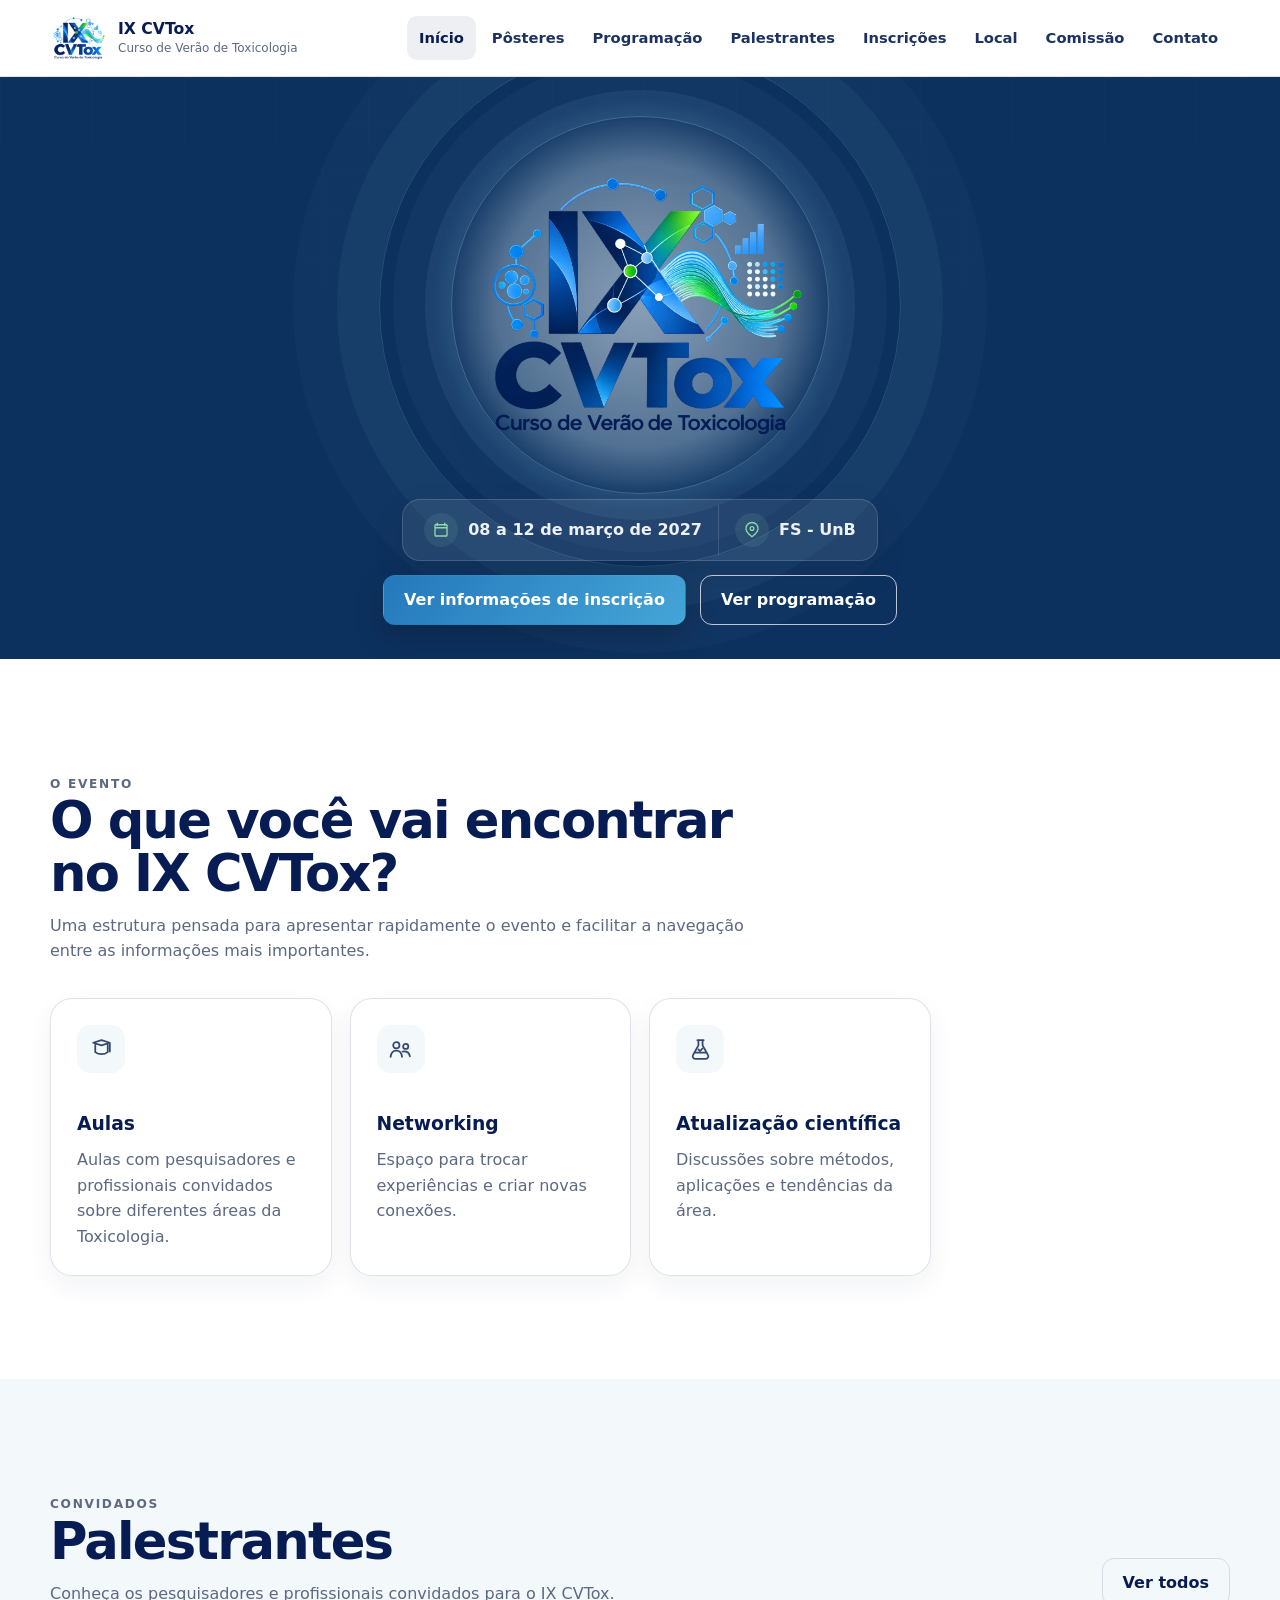
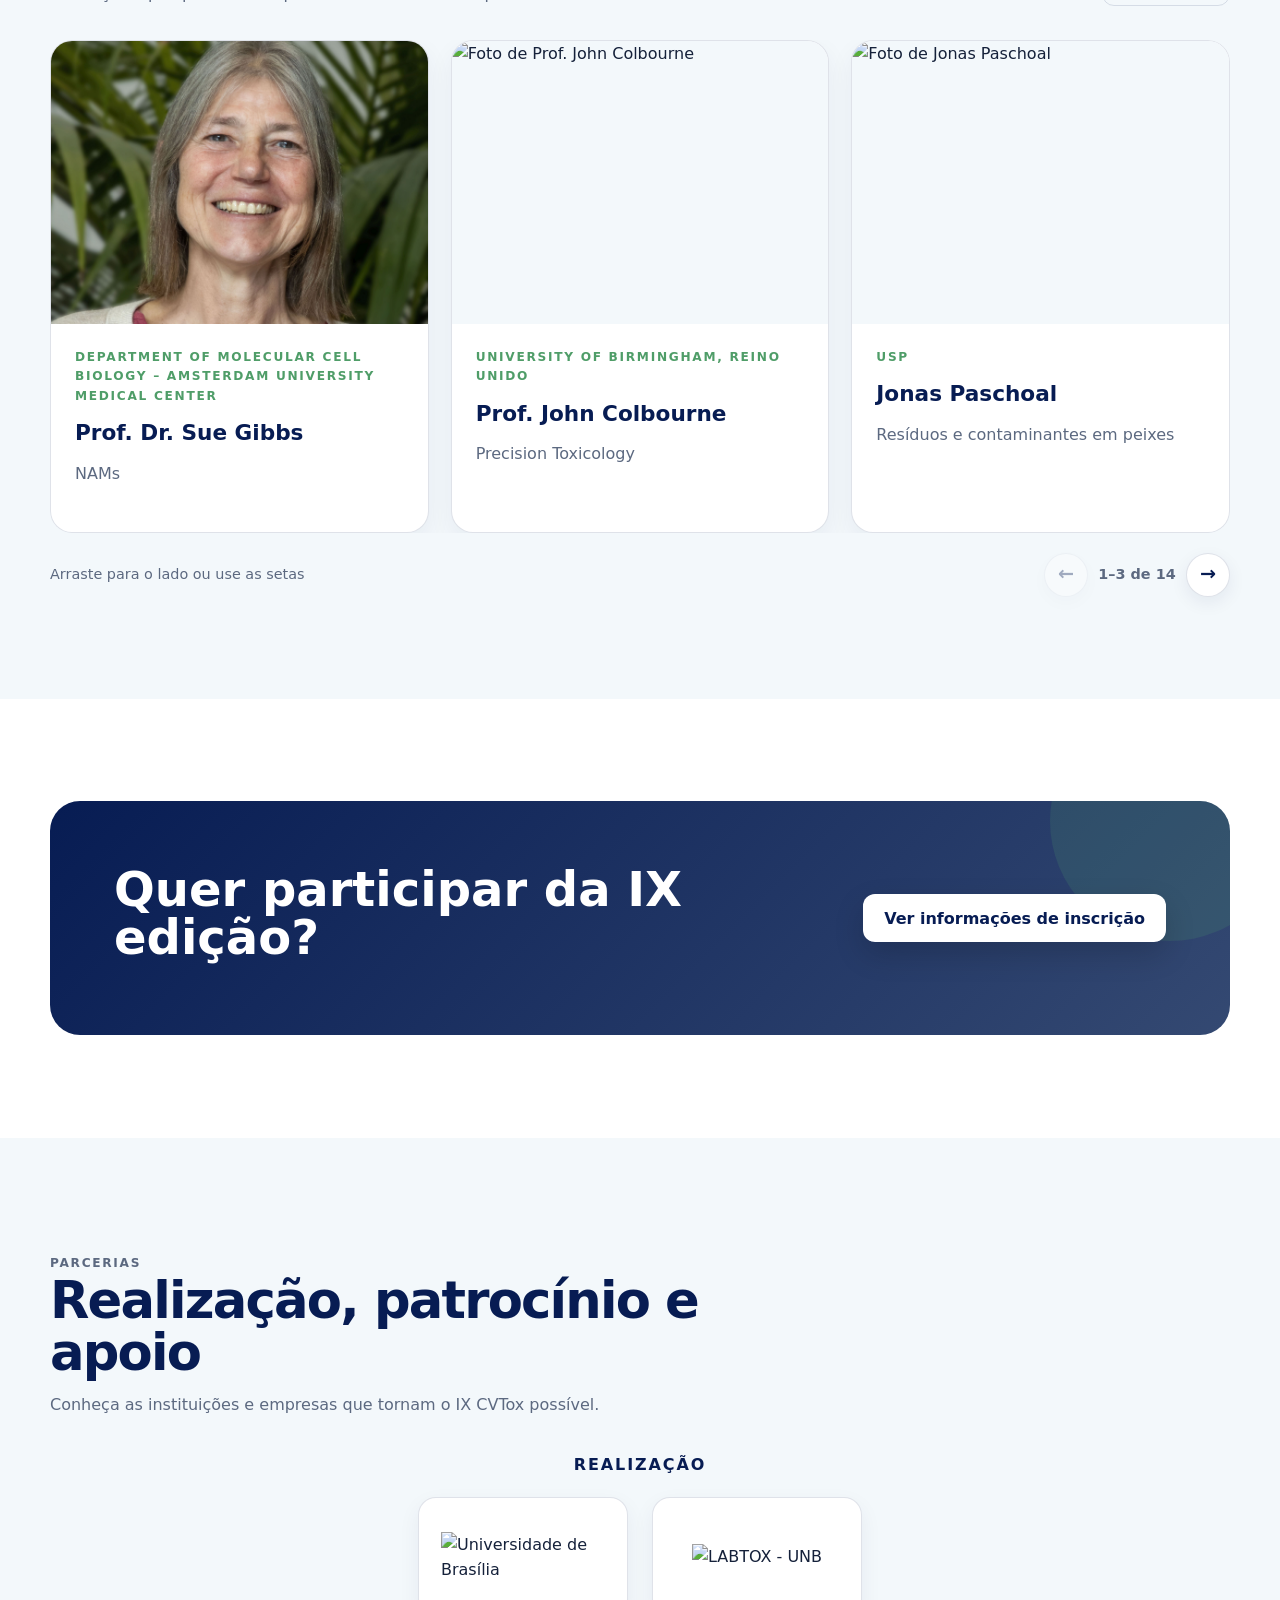
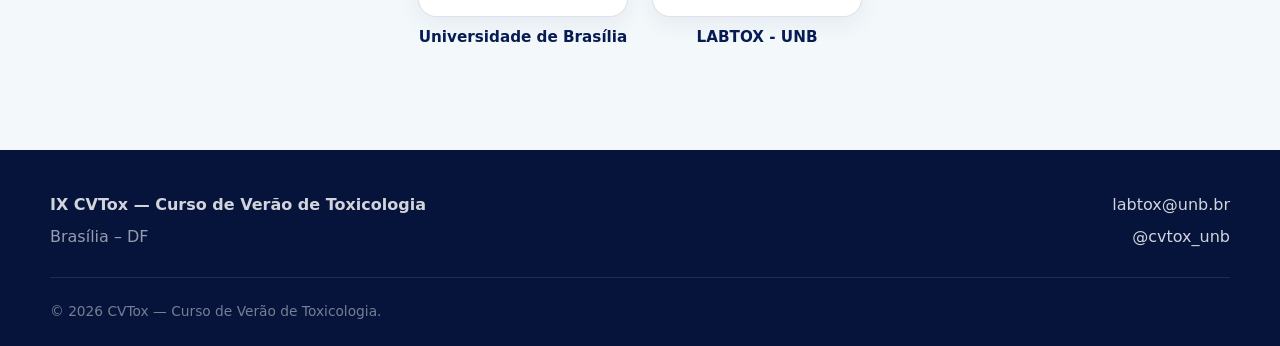
==== index.html @ ab93b060 "Aprimora topo da página inicial" ====
<!doctype html>
<html lang="pt-BR">
<head>
  <meta charset="utf-8" />
  <meta name="viewport" content="width=device-width, initial-scale=1" />
  <meta name="description" content="Site oficial do Curso de Verão de Toxicologia — CVTox." />
  <title>CVTox — Curso de Verão de Toxicologia</title>
  <link rel="icon" href="assets/img/cvtox-logo.png" />
  <link rel="stylesheet" href="assets/css/style.css" />
  <script src="data/site.js" defer></script>
  <script src="assets/js/main.js" defer></script>
</head>
<body data-page="home" data-base="">
  <div data-site-header></div>

  <main>
    <section class="hero">
      <div class="container hero-inner">
        <div class="hero-copy">
          <div class="hero-meta">
            <span class="pill"><svg viewBox="0 0 24 24" aria-hidden="true"><path d="M7 3v3M17 3v3M4 9h16M5 5h14a1 1 0 0 1 1 1v14H4V6a1 1 0 0 1 1-1Z" /></svg><span data-event-date></span></span>
            <span class="pill"><svg viewBox="0 0 24 24" aria-hidden="true"><path d="M20 10c0 5-8 11-8 11S4 15 4 10a8 8 0 1 1 16 0Z" /><circle cx="12" cy="10" r="2.5" /></svg><span data-event-location></span></span>
          </div>
          <div class="actions">
            <a class="btn btn-primary" href="inscricoes.html"> Ver informações de inscrição </a>
            <a class="btn btn-ghost" href="programacao.html">Ver programação</a>
          </div>
        </div>
        <div class="hero-mark" aria-hidden="true">
          <div class="logo-orbit"><img data-hero-logo alt="" /></div>
        </div>
      </div>
    </section>

    <section class="section">
      <div class="container">
        <div class="section-head">
          <div>
            <p class="eyebrow">O evento</p>
            <h2>O que você vai encontrar no IX CVTox?</h2>
            <p>Uma estrutura pensada para apresentar rapidamente o evento e facilitar a navegação entre as informações mais importantes.</p>
          </div>
        </div>
        <div class="features-grid" data-highlights></div>
      </div>
    </section>

    <section class="section section-soft">
      <div class="container">
        <div class="section-head">
          <div>
            <p class="eyebrow">Convidados</p>
            <h2>Palestrantes</h2>
            <p>Conheça os pesquisadores e profissionais convidados para o IX CVTox.</p>
          </div>
          <a class="btn" style="border-color: var(--border); color: var(--navy-950)" href="palestrantes.html">Ver todos</a>
        </div>
        <div class="speaker-carousel" data-speaker-carousel>
          <div class="speaker-carousel-viewport" data-carousel-viewport tabindex="0" aria-label="Carrossel de convidados">
            <div class="speaker-carousel-track" data-speakers></div>
          </div>
          <div class="carousel-nav">
            <span class="carousel-hint">Arraste para o lado ou use as setas</span>
            <div class="carousel-controls" aria-label="Controles do carrossel">
              <button class="carousel-btn" type="button" data-carousel-prev aria-label="Convidado anterior">←</button>
              <span class="carousel-status" data-carousel-status aria-live="polite"></span>
              <button class="carousel-btn" type="button" data-carousel-next aria-label="Próximo convidado">→</button>
            </div>
          </div>
        </div>
      </div>
    </section>

    <section class="section">
      <div class="container">
        <div class="cta-band">
          <div>
            <h2>Quer participar da IX edição?</h2>
          </div>
          <a class="btn btn-primary" href="inscricoes.html"> Ver informações de inscrição </a>
        </div>
      </div>
    </section>
  <!-- Patrocinadores e apoiadores -->
  <section class="section section-soft sponsors-section">
    <div class="container">

      <div class="section-head">
        <div>
          <p class="eyebrow">Parcerias</p>
          <h2>Realização, patrocínio e apoio</h2>
          <p>
            Conheça as instituições e empresas que tornam
            o IX CVTox possível.
          </p>
        </div>
      </div>

      <div class="sponsors-list" data-sponsors></div>

    </div>
  </section>



  </main>

  <div data-site-footer></div>
</body>
</html>
---- assets/css/style.css ----
:root {
  --navy-950: #071c53;
  --navy-800: #1c3362;
  --navy-650: #344972;
  --slate-500: #526683;
  --mist: #f3f8fb;
  --white: #ffffff;
  --green: #4f9d68;
  --green-dark: #35764d;
  --text: #15213a;
  --muted: #5c6980;
  --border: rgba(28, 51, 98, .14);
  --shadow: 0 16px 40px rgba(7, 28, 83, .12);
  --radius: 22px;
  --container: 1180px;
}

* { box-sizing: border-box; }
html { scroll-behavior: smooth; }
body {
  margin: 0;
  min-width: 320px;
  font-family: Inter, ui-sans-serif, system-ui, -apple-system, BlinkMacSystemFont, "Segoe UI", sans-serif;
  color: var(--text);
  background: var(--white);
  line-height: 1.6;
}
img { max-width: 100%; display: block; }
a { color: inherit; }
button, input, textarea { font: inherit; }

.container { width: min(calc(100% - 32px), var(--container)); margin-inline: auto; }
.section { padding: clamp(64px, 8vw, 108px) 0; }
.section-soft { background: var(--mist); }
.section-dark { color: var(--white); background: linear-gradient(135deg, var(--navy-950), var(--navy-800)); }

.site-header {
  position: sticky;
  top: 0;
  z-index: 50;
  background: rgba(255, 255, 255, .94);
  backdrop-filter: blur(14px);
  border-bottom: 1px solid var(--border);
}
.nav-wrap { min-height: 76px; display: flex; align-items: center; justify-content: space-between; gap: 24px; }
.brand { display: flex; align-items: center; gap: 12px; text-decoration: none; min-width: 0; }
.brand img { width: 56px; height: 56px; object-fit: contain; }
.brand span { display: grid; line-height: 1.15; }
.brand strong { color: var(--navy-950); font-size: .98rem; }
.brand small { color: var(--muted); font-size: .75rem; margin-top: 4px; }
.main-nav { display: flex; align-items: center; gap: 4px; }
.main-nav a { text-decoration: none; font-size: .92rem; font-weight: 700; color: var(--navy-800); padding: 10px 12px; border-radius: 10px; }
.main-nav a:hover, .main-nav a.active { color: var(--navy-950); background: rgba(7, 28, 83, .07); }
.nav-toggle { display: none; width: 44px; height: 44px; border: 0; border-radius: 12px; background: var(--mist); padding: 10px; cursor: pointer; }
.nav-toggle span { display: block; height: 2px; background: var(--navy-950); margin: 5px 0; border-radius: 99px; }

.hero {
  --hero-image-size: 420px;
  --hero-panel-width: 860px;
  --hero-text-size: 22px;
  --hero-overlap: -38px;
  --hero-panel-padding: 8px;
  --hero-elements-gap: 14px;
  --hero-buttons-gap: 14px;
  --hero-radius: 30px;
  --hero-blur: 16px;
  --hero-shadow-opacity: .14;
  --hero-image-y: 0px;
  overflow: hidden;
  position: relative;
  color: var(--white);
  background: #0d315e;
}
.hero::before {
  content: "";
  position: absolute;
  width: min(calc(var(--hero-image-size) + 100px), 96vw);
  aspect-ratio: 1;
  left: 50%;
  top: -32px;
  transform: translateX(-50%);
  border: 1px solid rgba(191, 226, 248, .16);
  border-radius: 50%;
  box-shadow: 0 0 0 42px rgba(160, 215, 244, .045), 0 0 0 86px rgba(160, 215, 244, .025);
  animation: heroHaloPulse 7s ease-in-out infinite;
}
.hero::after {
  content: "";
  position: absolute;
  inset: 0;
  pointer-events: none;
  background-image: linear-gradient(rgba(255,255,255,.025) 1px, transparent 1px), linear-gradient(90deg, rgba(255,255,255,.025) 1px, transparent 1px);
  background-size: 46px 46px;
  mask-image: linear-gradient(to bottom, rgba(0,0,0,.5), transparent 72%);
}
.hero-inner {
  position: relative;
  z-index: 1;
  display: flex;
  flex-direction: column;
  align-items: center;
  justify-content: center;
  gap: 0;
  text-align: center;
  min-height: auto;
  padding: 18px 0 34px;
}
.hero-copy { position: relative; z-index: 2; width: 100%; max-width: min(var(--hero-panel-width), 100%); margin: var(--hero-overlap) auto 0; padding: var(--hero-panel-padding) 0 0; }
.eyebrow { margin: 0 0 10px; color: var(--green); text-transform: uppercase; letter-spacing: .14em; font-weight: 800; font-size: .76rem; }
.hero .eyebrow { color: #8ee5aa; }
.hero h1 { margin: 0; font-size: clamp(3rem, 7vw, 6.4rem); line-height: .93; letter-spacing: -.055em; }
.hero h1 strong { display: block; font: inherit; }
.hero h1 span { display: block; font-size: .33em; line-height: 1.15; letter-spacing: -.02em; margin-top: 18px; font-weight: 700; color: rgba(255,255,255,.86); }
.hero p { color: rgba(255,255,255,.84); font-size: var(--hero-text-size); line-height: 1.7; }
.hero .hero-copy > p { max-width: 760px; margin: 0 auto; }
.hero-meta { display: flex; width: fit-content; max-width: 100%; margin: var(--hero-elements-gap) auto; padding: 5px; border: 1px solid rgba(255,255,255,.15); border-radius: 18px; background: rgba(255,255,255,.075); box-shadow: 0 12px 32px rgba(0,0,0,.1); }
.pill {
  display: inline-flex;
  align-items: center;
  gap: 10px;
  padding: 14px 20px;
  border: 1px solid rgba(255,255,255,.18);
  background: rgba(255,255,255,.08);
  border-radius: 999px;
  font-size: 1.25rem;
  line-height: 1.5;
}
.hero .pill { padding: 8px 16px; color: rgba(255,255,255,.92); border: 0; border-radius: 12px; background: transparent; box-shadow: none; font-size: 1rem; font-weight: 600; }
.hero .pill + .pill { border-left: 1px solid rgba(255,255,255,.14); border-radius: 0 13px 13px 0; }
.hero .pill svg { box-sizing: border-box; width: 34px; height: 34px; padding: 8px; flex: 0 0 auto; fill: none; stroke: #8fd8ad; stroke-width: 1.8; stroke-linecap: round; stroke-linejoin: round; border-radius: 50%; background: rgba(143,216,173,.1); }
.actions { display: flex; flex-wrap: wrap; gap: 12px; }
.hero .actions { justify-content: center; gap: var(--hero-buttons-gap); }
.hero .btn { font-size: 1rem; padding: 11px 20px; min-height: 48px; }
.hero .btn-primary { background: linear-gradient(135deg, #2478bb, #45a5d7); box-shadow: 0 12px 30px rgba(0,0,0,.2); }
.hero .btn-primary:hover { background: linear-gradient(135deg, #1c68a6, #3795ca); }
.btn { position: relative; overflow: hidden; display: inline-flex; justify-content: center; align-items: center; min-height: 48px; padding: 0 20px; border-radius: 12px; font-weight: 800; text-decoration: none; border: 1px solid transparent; transition: transform .25s ease, color .25s ease, background .25s ease, box-shadow .25s ease; }
.btn:hover { transform: translateY(-2px); }
.btn-primary { color: var(--white); background: linear-gradient(135deg, #163d78, #2878bd); box-shadow: 0 12px 28px rgba(31,92,148,.25); }
.btn-primary::after { content: ""; position: absolute; inset: -40% auto -40% -35%; width: 28%; pointer-events: none; transform: skewX(-20deg); background: linear-gradient(90deg, transparent, rgba(255,255,255,.55), transparent); transition: left .55s ease; }
.btn-primary:hover { background: linear-gradient(135deg, #0f2f66, #226ba9); box-shadow: 0 15px 34px rgba(31,92,148,.34); }
.btn-primary:hover::after { left: 115%; }
.btn-ghost { color: var(--white); border-color: rgba(255,255,255,.25); background: rgba(255,255,255,.06); }
.hero .btn-ghost { color: var(--white); border-color: rgba(255,255,255,.72); background: transparent; }
.hero .btn-ghost:hover { color: var(--navy-950); background: var(--white); }
.hero-mark { display: grid; place-items: center; order: -1; width: 100%; transform: translateY(var(--hero-image-y)); }
.logo-orbit { position: relative; width: min(var(--hero-image-size), 88vw); aspect-ratio: 1; display: grid; place-items: center; background: radial-gradient(circle, rgba(244,250,255,.58) 0%, rgba(221,240,251,.34) 48%, rgba(157,211,240,.08) 64%, transparent 70%); animation: heroLogoFloat 5.5s ease-in-out infinite; }
.logo-orbit::before, .logo-orbit::after { content: ""; position: absolute; border-radius: 50%; pointer-events: none; }
.logo-orbit::before { inset: 5%; border: 1px solid rgba(202,232,249,.24); box-shadow: 0 0 0 26px rgba(160,215,244,.07), 0 0 0 58px rgba(160,215,244,.035); animation: heroRingPulse 4.5s ease-in-out infinite; }
.logo-orbit::after { display: none; }
.logo-orbit img { position: relative; z-index: 1; width: 82%; height: auto; filter: drop-shadow(0 22px 26px rgba(37,92,131,.13)); }

@keyframes heroLogoFloat { 0%, 100% { transform: translateY(0); } 50% { transform: translateY(-12px); } }
@keyframes heroRingPulse { 0%, 100% { opacity: .55; transform: scale(.97); } 50% { opacity: 1; transform: scale(1.03); } }
@keyframes heroHaloPulse { 0%, 100% { opacity: .65; transform: translateX(-50%) scale(.97); } 50% { opacity: 1; transform: translateX(-50%) scale(1.03); } }
.hero [hidden] { display: none !important; }

.poster-grid { display: grid; grid-template-columns: repeat(auto-fit, minmax(220px, 1fr)); gap: 22px; }
.poster-card { overflow: hidden; color: var(--navy-950); text-decoration: none; border: 1px solid var(--border); background: var(--white); border-radius: var(--radius); box-shadow: 0 10px 26px rgba(7,28,83,.06); transition: transform .2s ease, box-shadow .2s ease; }
.poster-card:hover { transform: translateY(-3px); box-shadow: var(--shadow); }
.poster-card img { display: block; width: 100%; aspect-ratio: 3 / 4; object-fit: cover; transition: transform .45s ease; }
.poster-card:hover img { transform: scale(1.035); }
.poster-card span { display: flex; justify-content: space-between; align-items: center; gap: 12px; padding: 16px 18px; }
.poster-card small { color: var(--muted); }

.section-head { display: flex; justify-content: space-between; gap: 24px; align-items: end; margin-bottom: 34px; }
.section-head > div { max-width: 720px; }
.section-head h2, .page-hero h1 { margin: 0; color: var(--navy-950); font-size: clamp(2rem, 4vw, 3.7rem); line-height: 1.02; letter-spacing: -.035em; }
.section-head p { color: var(--muted); margin: 14px 0 0; }

.features-grid { display: grid; grid-template-columns: repeat(4, 1fr); gap: 18px; }
.feature-card, .speaker-card, .mini-card, .info-card { border: 1px solid var(--border); background: var(--white); border-radius: var(--radius); box-shadow: 0 10px 26px rgba(7,28,83,.06); transition: transform .28s ease, box-shadow .28s ease; }
.feature-card:hover, .speaker-card:hover, .mini-card:hover, .info-card:hover { transform: translateY(-6px); box-shadow: 0 18px 38px rgba(7,28,83,.11); }
.feature-card { padding: 26px; }
.feature-icon { width: 48px; height: 48px; display: grid; place-items: center; border-radius: 14px; color: var(--navy-650); background: var(--mist); margin-bottom: 36px; transition: color .25s ease, background .25s ease, transform .25s ease; }
.feature-icon svg { width: 25px; height: 25px; fill: none; stroke: currentColor; stroke-width: 1.7; stroke-linecap: round; stroke-linejoin: round; }
.feature-card:hover .feature-icon { color: var(--green-dark); background: rgba(79,157,104,.12); transform: translateY(-2px); }
.feature-card h3, .mini-card h3 { color: var(--navy-950); margin: 0 0 8px; }
.feature-card p, .mini-card p { color: var(--muted); margin: 0; }

.speaker-grid { display: grid; grid-template-columns: repeat(3, 1fr); gap: 22px; }
.speaker-card { overflow: hidden; }

.speaker-photo {
  width: 100%;
  aspect-ratio: 4 / 3;
  overflow: hidden;
  position: relative;
  background: var(--mist);
}

.speaker-photo img {
  position: absolute;
  inset: 0;
  width: 100%;
  height: 100%;
  object-fit: cover;
  object-position: center 25%;
  transition: transform .45s ease;
}
.speaker-card:hover .speaker-photo img { transform: scale(1.035); }

.speaker-content { padding: 24px; }
.speaker-content h3 { margin: 0 0 10px; color: var(--navy-950); font-size: 1.35rem; }
.speaker-content p:not(.eyebrow) { margin: 0; color: var(--muted); }

.cta-band { border-radius: 30px; padding: clamp(32px, 6vw, 64px); color: var(--white); background: linear-gradient(135deg, var(--navy-950), var(--navy-650)); display: grid; grid-template-columns: 1fr auto; gap: 28px; align-items: center; overflow: hidden; position: relative; }
.cta-band::after { content: ""; width: 240px; height: 240px; border-radius: 50%; background: rgba(79,157,104,.18); position: absolute; right: -60px; top: -100px; }
.cta-band h2 { margin: 0 0 10px; font-size: clamp(1.8rem, 4vw, 3rem); line-height: 1; }
.cta-band p { margin: 0; color: rgba(255,255,255,.76); max-width: 650px; }
.cta-band .btn { position: relative; z-index: 1; }
.cta-band .btn-primary { color: var(--navy-950); background: var(--white); box-shadow: 0 12px 30px rgba(0,0,0,.16); }
.cta-band .btn-primary:hover { color: var(--navy-950); background: #f2f7fb; }

.page-hero { background: var(--mist); border-bottom: 1px solid var(--border); }
.page-hero .container { padding-block: clamp(54px, 8vw, 94px); }
.page-hero p { max-width: 720px; color: var(--muted); font-size: 1.08rem; }

/* ==========================================================
   PROGRAMAÇÃO
   ========================================================== */

.schedule-day {
  border-top: 1px solid var(--border);

  padding: 28px 0 34px;

  display: grid;
  grid-template-columns: minmax(180px, 220px) 1fr;

  gap: 20px;
}

.schedule-heading h2 {
  color: var(--navy-950);
  margin: 2px 0 0;
}

.schedule-list {
  display: grid;
}

.schedule-item {
  display: grid;
  grid-template-columns: 70px 1fr;

  gap: 16px;

  padding: 10px 0;

  border-bottom: 1px solid var(--border);
}

.schedule-item:first-child {
  padding-top: 0;
}

.schedule-item time {
  color: var(--green-dark);

  font-weight: 900;
  font-size: 0.9rem;

  line-height: 1.35;
}

.schedule-content {
  display: grid;
  gap: 2px;
}

.schedule-content strong {
  color: var(--navy-950);

  margin: 0;

  line-height: 1.35;
}

.schedule-speaker {
  margin: 4px 0 0 !important;

  color: var(--text);

  font-size: 0.9rem;
  font-weight: 500;

  line-height: 1.35;
}

.schedule-institution {
  margin: 0 !important;

  color: var(--muted);

  font-size: 0.84rem;

  line-height: 1.35;
}

.schedule-type {
  margin-top: 3px;

  color: var(--green-dark);

  font-size: 0.78rem;
  font-weight: 700;

  line-height: 1.3;
}

.mini-grid { display: grid; grid-template-columns: repeat(4, 1fr); gap: 18px; }
.mini-card { padding: 24px; }
.info-card { padding: clamp(28px, 5vw, 52px); }
.info-card h2 { color: var(--navy-950); margin-top: 0; }
.info-card p { color: var(--muted); }
.contact-links { display: grid; gap: 12px; margin-top: 26px; }
.contact-link { display: flex; justify-content: space-between; gap: 16px; align-items: center; padding: 16px 18px; border-radius: 14px; text-decoration: none; background: var(--mist); font-weight: 800; color: var(--navy-950); }
.contact-link span { color: var(--green-dark); }

.site-footer { color: rgba(255,255,255,.82); background: #06143c; padding: 42px 0 24px; }
.footer-grid { display: flex; justify-content: space-between; gap: 24px; }
.footer-grid p { margin: 6px 0 0; color: rgba(255,255,255,.58); }
.footer-grid > div:last-child { display: grid; justify-items: end; gap: 6px; }
.footer-grid a { color: inherit; text-decoration: none; }
.footer-bottom { margin-top: 28px; padding-top: 22px; border-top: 1px solid rgba(255,255,255,.1); color: rgba(255,255,255,.45); font-size: .86rem; }


/* Carrossel de convidados da página inicial */
.speaker-carousel { min-width: 0; }
.speaker-carousel-viewport {
  overflow-x: auto;
  overscroll-behavior-inline: contain;
  scroll-snap-type: x mandatory;
  scrollbar-width: none;
  border-radius: var(--radius);
}
.speaker-carousel-viewport::-webkit-scrollbar { display: none; }
.speaker-carousel-viewport:focus-visible { outline: 3px solid rgba(79, 157, 104, .38); outline-offset: 6px; }
.speaker-carousel-track { display: flex; gap: 22px; align-items: stretch; }
.speaker-carousel-track .speaker-card {
  flex: 0 0 calc((100% - 44px) / 3);
  scroll-snap-align: start;
}
.speaker-name-link {
  color: inherit;
  text-decoration: none;
}

.speaker-name-link:hover {
  text-decoration: underline;
}
.carousel-nav { display: flex; align-items: center; justify-content: space-between; gap: 18px; margin-top: 20px; }
.carousel-hint { color: var(--muted); font-size: .9rem; }
.carousel-controls { display: flex; align-items: center; gap: 10px; }
.carousel-btn {
  width: 44px;
  height: 44px;
  border: 1px solid var(--border);
  border-radius: 50%;
  background: var(--white);
  color: var(--navy-950);
  font-size: 1.2rem;
  font-weight: 900;
  cursor: pointer;
  box-shadow: 0 6px 18px rgba(7, 28, 83, .07);
}
.carousel-btn:hover:not(:disabled) { background: var(--navy-950); color: var(--white); }
.carousel-btn:disabled { opacity: .35; cursor: default; }
.carousel-status { min-width: 78px; text-align: center; color: var(--muted); font-size: .9rem; font-weight: 800; }

/* Cards da comissão com foto */
.committee-card {
  overflow: hidden;
  border: 1px solid var(--border);
  background: var(--white);
  border-radius: var(--radius);
  box-shadow: 0 10px 26px rgba(7,28,83,.06);
}
/* Fotos da Comissão Organizadora */
.committee-photo {
  width: 100%;
  aspect-ratio: 1 / 1;
  position: relative;
  overflow: hidden;
  background: var(--mist);
}

.committee-photo img {
  position: absolute;
  inset: 0;
  width: 100%;
  height: 100%;
  object-fit: cover;
  object-position: center 25%;
  transition: transform .45s ease;
}
.committee-card:hover .committee-photo img { transform: scale(1.035); }
.committee-content { padding: 20px; }
.committee-content h3 { color: var(--navy-950); margin: 0; font-size: 1.12rem; line-height: 1.25; }
.committee-content .eyebrow { margin-bottom: 7px; }

@media (max-width: 980px) {
  .speaker-carousel-track .speaker-card { flex-basis: calc((100% - 22px) / 2); }
  .features-grid, .mini-grid { grid-template-columns: repeat(2, 1fr); }
  .speaker-grid { grid-template-columns: repeat(2, 1fr); }
  .main-nav { position: absolute; top: 76px; left: 16px; right: 16px; display: none; flex-direction: column; align-items: stretch; padding: 10px; background: var(--white); border: 1px solid var(--border); box-shadow: var(--shadow); border-radius: 16px; }
  .main-nav.open { display: flex; }
  .main-nav a { padding: 12px 14px; }
  .nav-toggle { display: block; }
  .schedule-day { grid-template-columns: 1fr; gap: 16px; }
}

@media (max-width: 820px) {
  .logo-orbit { width: min(var(--hero-image-size), 80vw); }
}

@media (max-width: 680px) {
  .speaker-carousel-track .speaker-card { flex-basis: 100%; }
  .carousel-nav { align-items: flex-end; }
  .carousel-hint { max-width: 150px; }
  .container { width: min(calc(100% - 24px), var(--container)); }
  .brand small { display: none; }
  .brand img { width: 46px; height: 46px; }
  .nav-wrap { min-height: 68px; }
  .main-nav { top: 68px; left: 12px; right: 12px; }
  .hero h1 { font-size: clamp(2.8rem, 17vw, 4.4rem); }
  .hero h1 span { font-size: .36em; }
  .actions { display: grid; grid-template-columns: 1fr; }
  .btn { width: 100%; }
  .features-grid, .speaker-grid, .mini-grid { grid-template-columns: 1fr; }
  .section-head { display: block; }
  .cta-band { grid-template-columns: 1fr; }
  .schedule-item { grid-template-columns: 68px 1fr; gap: 14px; }
  .footer-grid { display: grid; }
  .footer-grid > div:last-child { justify-items: start; }
}

@media (prefers-reduced-motion: reduce) {
  * { scroll-behavior: auto !important; transition: none !important; }
  .hero::before, .logo-orbit, .logo-orbit::before { animation: none !important; }
}

.map-container {
  margin-top: 28px;
  width: 100%;
  border-radius: 22px;
  overflow: hidden;
  border: 1px solid var(--border);
  box-shadow: 0 10px 26px rgba(7, 28, 83, .08);
}

.map-container iframe {
  display: block;
  width: 100%;
  height: 450px;
  border: 0;
}

@media (max-width: 680px) {
  .map-container iframe {
    height: 340px;
  }
}

/* ==========================================================
   PATROCINADORES E APOIADORES
   ========================================================== */

.sponsors-list {
  display: grid;
  gap: 46px;
}

.sponsor-group {
  display: grid;
  gap: 20px;
}

.sponsor-group h3 {
  margin: 0;

  color: var(--navy-950);

  font-size: 1rem;
  font-weight: 800;

  text-transform: uppercase;
  letter-spacing: 0.12em;
  text-align: center;
}


/* Grade dos patrocinadores */
.sponsor-grid {
  display: flex;
  flex-wrap: wrap;
  align-items: flex-start;
  justify-content: center;
  gap: 24px;
  max-width: 912px;
  margin: 0 auto;
}


/* Card completo: logo + nome */
.sponsor-card {
  width: 210px;
  flex: 0 0 210px;

  display: flex;
  flex-direction: column; /* IMPORTANTE: nome embaixo */
  align-items: center;
  justify-content: flex-start;

  gap: 10px;

  text-decoration: none;
  color: inherit;

  background: transparent;

  transition: transform 0.2s ease;
}


/* Efeito ao passar o mouse */
a.sponsor-card:hover {
  transform: translateY(-4px);
}


/* Caixa onde fica somente o logo */
.sponsor-logo-wrap {
  width: 100%;
  height: 120px;

  display: flex;
  align-items: center;
  justify-content: center;

  padding: 22px;

  background: var(--white);

  border: 1px solid var(--border);
  border-radius: 18px;

  box-shadow: 0 8px 22px rgba(7, 28, 83, 0.06);
}


/* Imagem do logo */
.sponsor-logo-wrap img {
  display: block;

  width: auto;
  height: auto;

  max-width: 165px;
  max-height: 75px;

  object-fit: contain;
}


/* Nome embaixo do card */
.sponsor-title {
  width: 100%;

  margin: 0;

  color: var(--navy-950);

  font-size: 0.95rem;
  font-weight: 700;

  line-height: 1.35;
  text-align: center;
}


/* Quando não houver logo */
.sponsor-placeholder {
  color: var(--navy-950);

  font-weight: 700;
  text-align: center;
}


/* Patrocinadores: tablet e celular */
@media (max-width: 980px) {
  .sponsor-grid { max-width: 618px; }
  .sponsor-card { width: 190px; flex: 0 0 190px; }
}
@media (max-width: 680px) {
  .sponsor-grid { max-width: none; gap: 18px; }
  .sponsor-card { width: calc(50% - 9px); flex: 0 0 calc(50% - 9px); }
  .sponsor-logo-wrap { height: 105px; padding: 16px; }
  .sponsor-logo-wrap img { max-width: 125px; max-height: 65px; }
  .sponsor-title { font-size: .88rem; }
}

/* ==========================================================
   INSCRIÇÕES
   ========================================================== */

.registration-price {
  margin: 28px 0;

  padding: 22px 24px;

  background: var(--mist);

  border: 1px solid var(--border);
  border-radius: 18px;
}

.registration-price > span {
  display: block;

  margin-bottom: 6px;

  color: var(--muted);

  font-size: 0.8rem;
  font-weight: 800;

  text-transform: uppercase;
  letter-spacing: 0.1em;
}

.registration-price > strong {
  display: block;

  color: var(--navy-950);

  font-size: clamp(1.5rem, 3vw, 2.2rem);

  line-height: 1.2;
}

.registration-price p {
  margin: 8px 0 0;

  color: var(--muted);
}

/* ==========================================================
   BOTÃO VOLTAR AO TOPO
   ========================================================== */

.back-to-top {
  position: fixed;
  right: 24px;
  bottom: 24px;
  z-index: 100;

  width: 46px;
  height: 46px;

  display: grid;
  place-items: center;

  border: 0;
  border-radius: 50%;

  background: var(--navy-950);
  color: var(--white);

  font-size: 1.3rem;
  font-weight: 900;

  cursor: pointer;

  box-shadow: 0 8px 24px rgba(7, 28, 83, 0.22);

  opacity: 0;
  visibility: hidden;
  transform: translateY(10px);

  transition:
    opacity 0.2s ease,
    transform 0.2s ease,
    visibility 0.2s ease;
}

.back-to-top.show {
  opacity: 1;
  visibility: visible;
  transform: translateY(0);
}

.back-to-top:hover {
  background: var(--green-dark);
}

@media (max-width: 680px) {
  .back-to-top {
    right: 16px;
    bottom: 16px;

    width: 42px;
    height: 42px;
  }
}

/* Página inicial: adaptação em telas pequenas */
@media (max-width: 680px) {
  .hero-inner { gap: 0; padding: 18px 0 30px; }
  .hero .logo-orbit { width: min(var(--hero-image-size), 285px, 86vw); }
  .hero .hero-copy { margin-top: max(var(--hero-overlap), -54px); padding-inline: min(var(--hero-panel-padding), 18px); border-radius: min(var(--hero-radius), 22px); }
  .hero .hero-copy > p { font-size: min(var(--hero-text-size), 1.15rem); line-height: 1.6; }
  .hero-meta { flex-direction: column; width: 100%; max-width: 520px; align-items: stretch; }
  .hero .pill { justify-content: center; font-size: .95rem; padding: 9px 12px; text-align: left; }
  .hero .pill + .pill { border-top: 1px solid rgba(255,255,255,.14); border-left: 0; border-radius: 0 0 13px 13px; }
  .hero .actions { flex-direction: column; align-items: stretch; }
  .hero .btn { width: 100%; font-size: 1rem; padding: 12px 18px; }
}
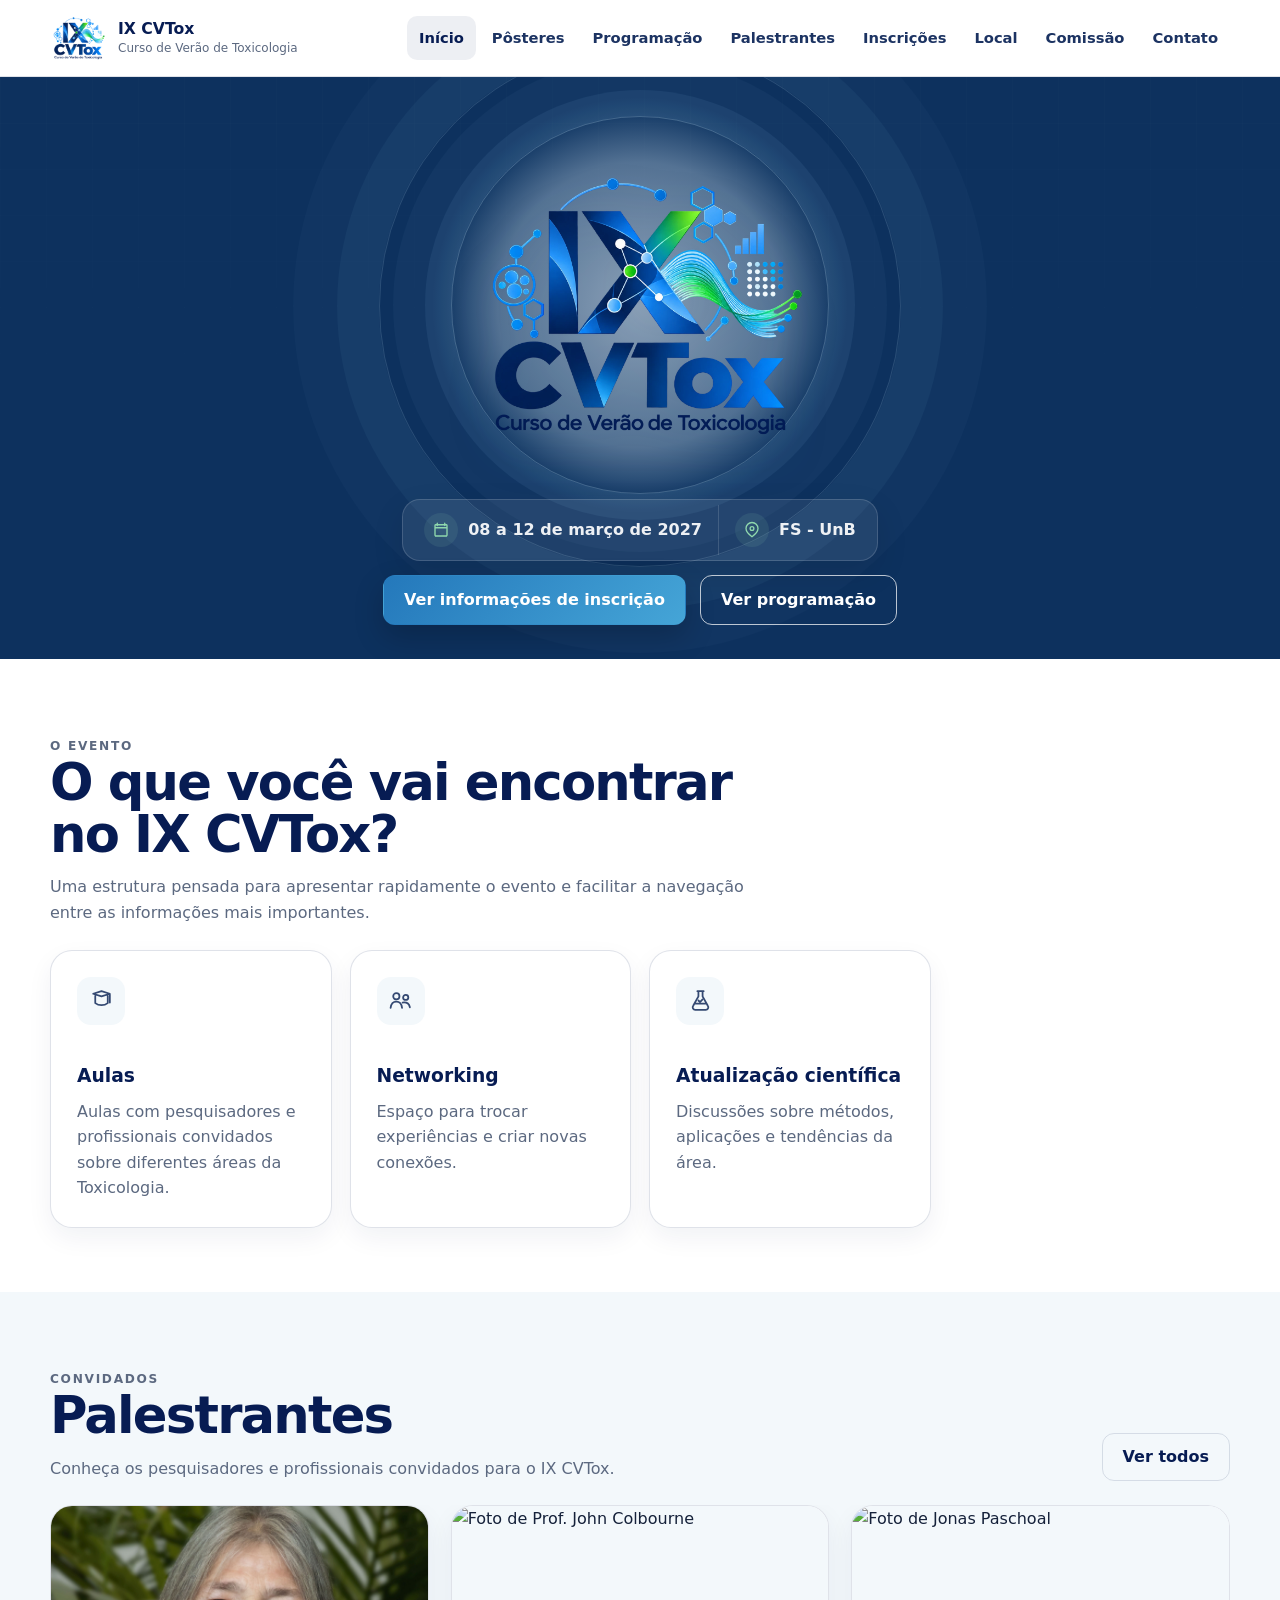
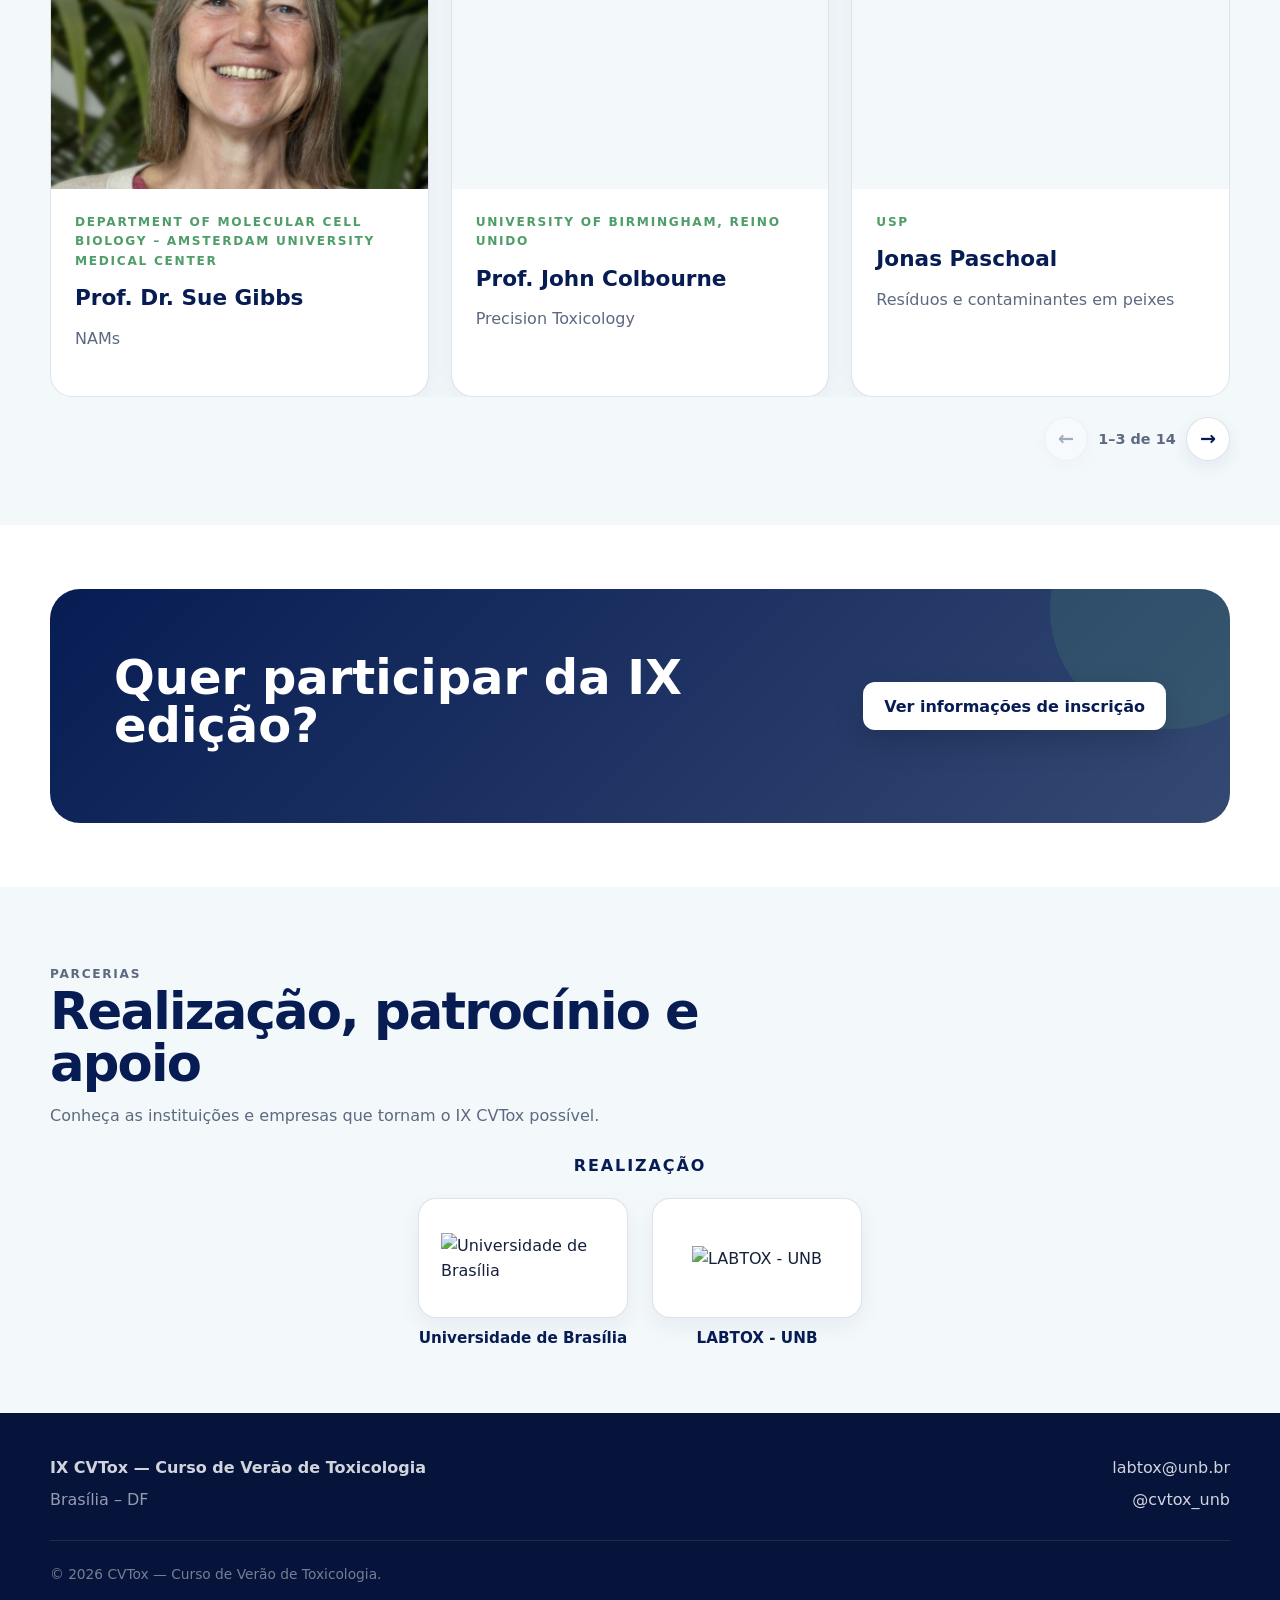
==== commit 3832471c: "Compacta seções da página inicial" ====
--- a/index.html
+++ b/index.html
@@ -60,7 +60,6 @@
             <div class="speaker-carousel-track" data-speakers></div>
           </div>
           <div class="carousel-nav">
-            <span class="carousel-hint">Arraste para o lado ou use as setas</span>
             <div class="carousel-controls" aria-label="Controles do carrossel">
               <button class="carousel-btn" type="button" data-carousel-prev aria-label="Convidado anterior">←</button>
               <span class="carousel-status" data-carousel-status aria-live="polite"></span>
--- a/assets/css/style.css
+++ b/assets/css/style.css
@@ -31,6 +31,8 @@
 
 .container { width: min(calc(100% - 32px), var(--container)); margin-inline: auto; }
 .section { padding: clamp(64px, 8vw, 108px) 0; }
+body[data-page="home"] main > .section { padding-block: clamp(44px, 5vw, 72px); }
+body[data-page="home"] .section-head { margin-bottom: 24px; }
 .section-soft { background: var(--mist); }
 .section-dark { color: var(--white); background: linear-gradient(135deg, var(--navy-950), var(--navy-800)); }
 
@@ -349,7 +351,7 @@
 .speaker-name-link:hover {
   text-decoration: underline;
 }
-.carousel-nav { display: flex; align-items: center; justify-content: space-between; gap: 18px; margin-top: 20px; }
+.carousel-nav { display: flex; align-items: center; justify-content: flex-end; gap: 18px; margin-top: 20px; }
 .carousel-hint { color: var(--muted); font-size: .9rem; }
 .carousel-controls { display: flex; align-items: center; gap: 10px; }
 .carousel-btn {
@@ -415,6 +417,7 @@
 }
 
 @media (max-width: 680px) {
+  body[data-page="home"] main > .section { padding-block: 38px; }
   .speaker-carousel-track .speaker-card { flex-basis: 100%; }
   .carousel-nav { align-items: flex-end; }
   .carousel-hint { max-width: 150px; }
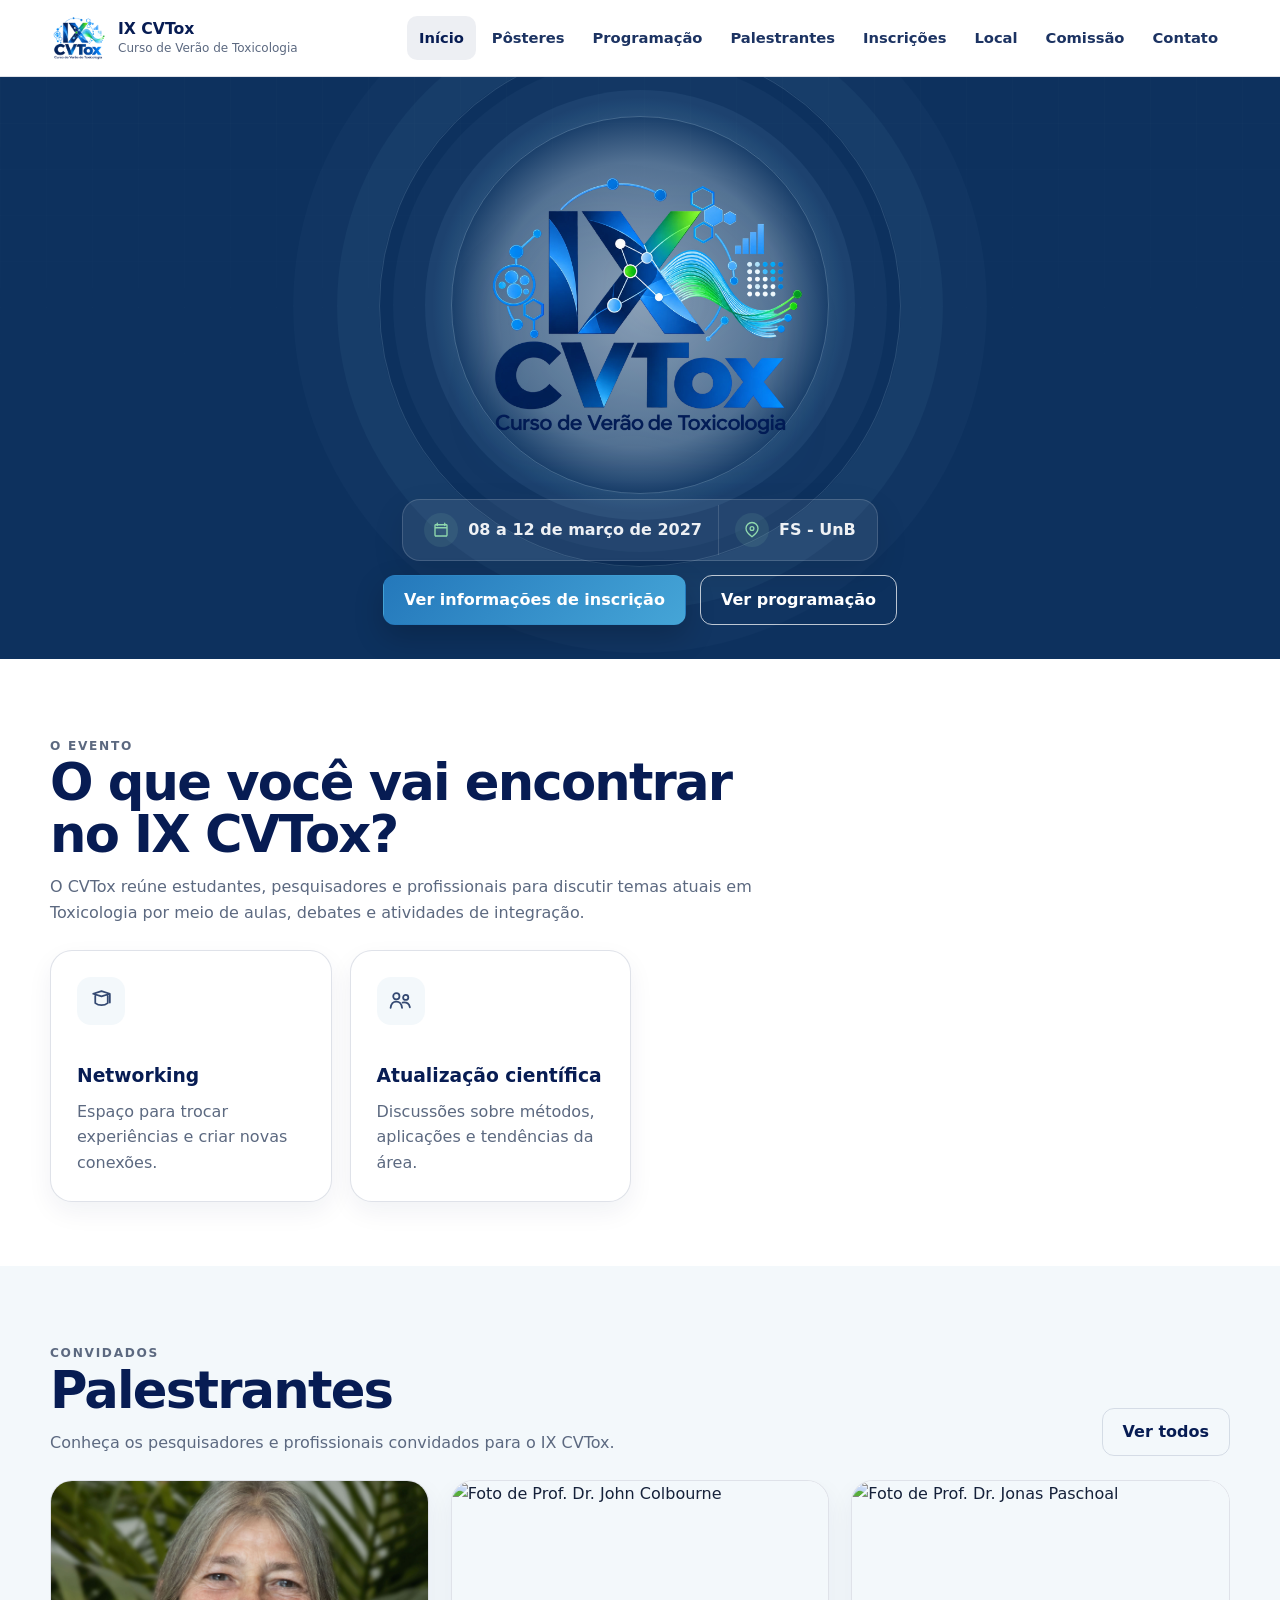
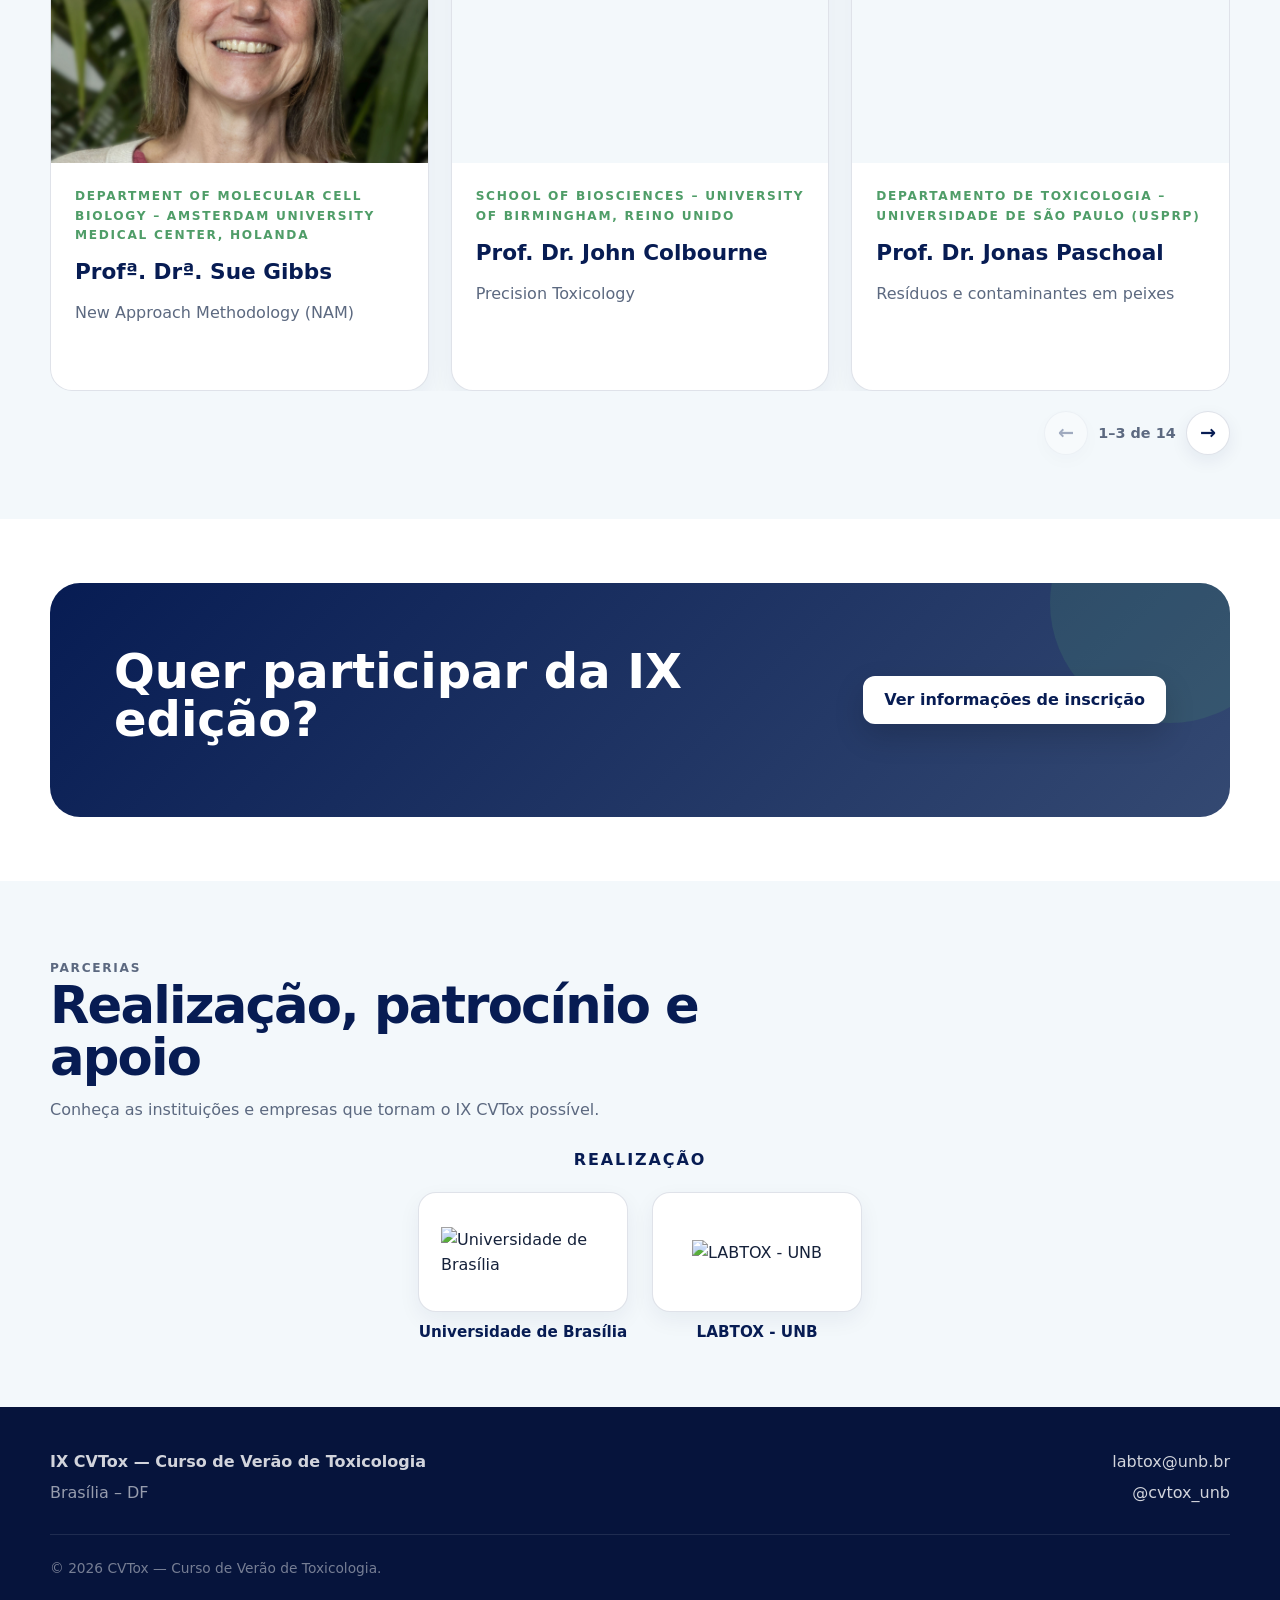
==== commit 6a2cf074: "Atualiza conteúdo e galeria do CVTox" ====
--- a/index.html
+++ b/index.html
@@ -38,7 +38,7 @@
           <div>
             <p class="eyebrow">O evento</p>
             <h2>O que você vai encontrar no IX CVTox?</h2>
-            <p>Uma estrutura pensada para apresentar rapidamente o evento e facilitar a navegação entre as informações mais importantes.</p>
+            <p>O CVTox reúne estudantes, pesquisadores e profissionais para discutir temas atuais em Toxicologia por meio de aulas, debates e atividades de integração.</p>
           </div>
         </div>
         <div class="features-grid" data-highlights></div>
--- a/assets/css/style.css
+++ b/assets/css/style.css
@@ -163,6 +163,11 @@
 .poster-card:hover img { transform: scale(1.035); }
 .poster-card span { display: flex; justify-content: space-between; align-items: center; gap: 12px; padding: 16px 18px; }
 .poster-card small { color: var(--muted); }
+.poster-card-featured { grid-column: 1 / -1; justify-self: center; width: min(100%, 340px); }
+.poster-placeholder { display: grid; place-content: center; justify-items: center; gap: 12px; width: 100%; aspect-ratio: 3 / 4; color: var(--muted); background: var(--mist); }
+.poster-placeholder svg { width: 42px; fill: none; stroke: var(--green); stroke-width: 1.5; stroke-linecap: round; stroke-linejoin: round; }
+.poster-placeholder p { margin: 0; font-size: .9rem; }
+.poster-card-empty:hover { transform: none; box-shadow: 0 10px 26px rgba(7,28,83,.06); }
 
 .section-head { display: flex; justify-content: space-between; gap: 24px; align-items: end; margin-bottom: 34px; }
 .section-head > div { max-width: 720px; }
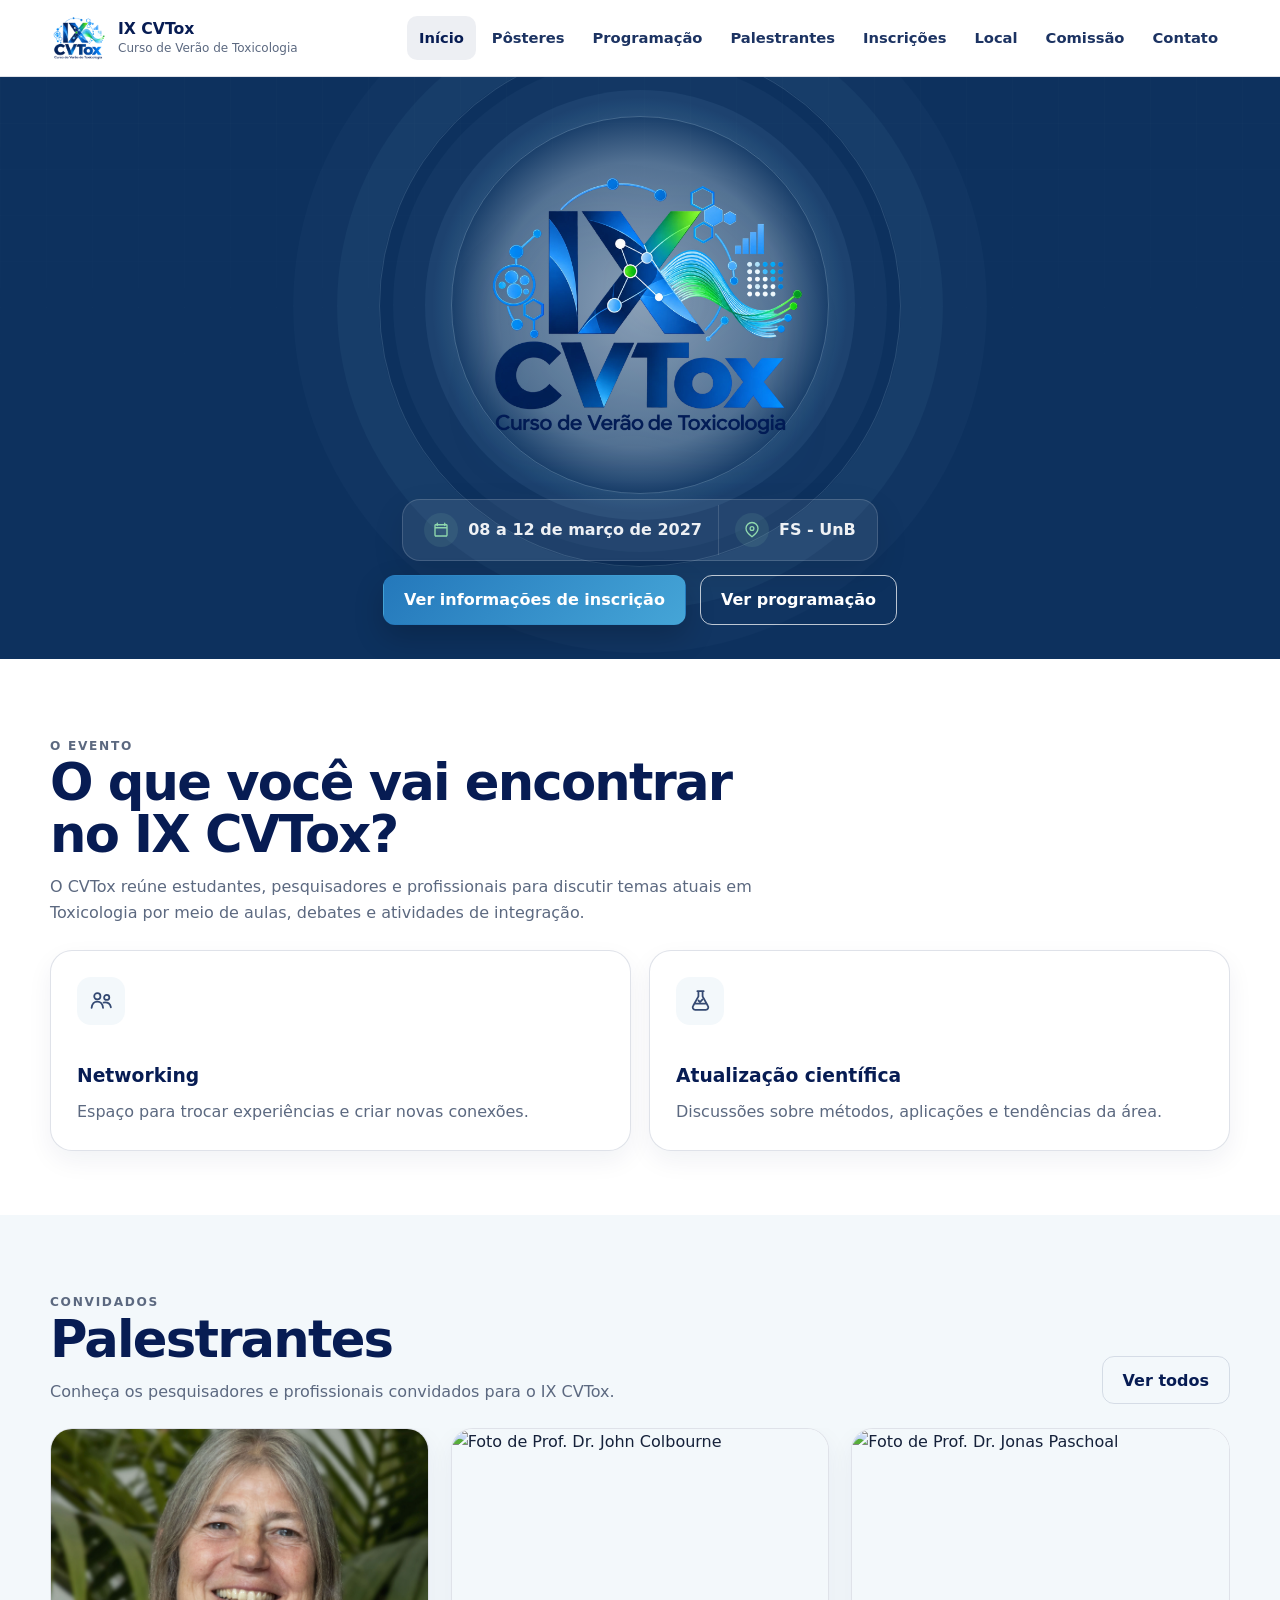
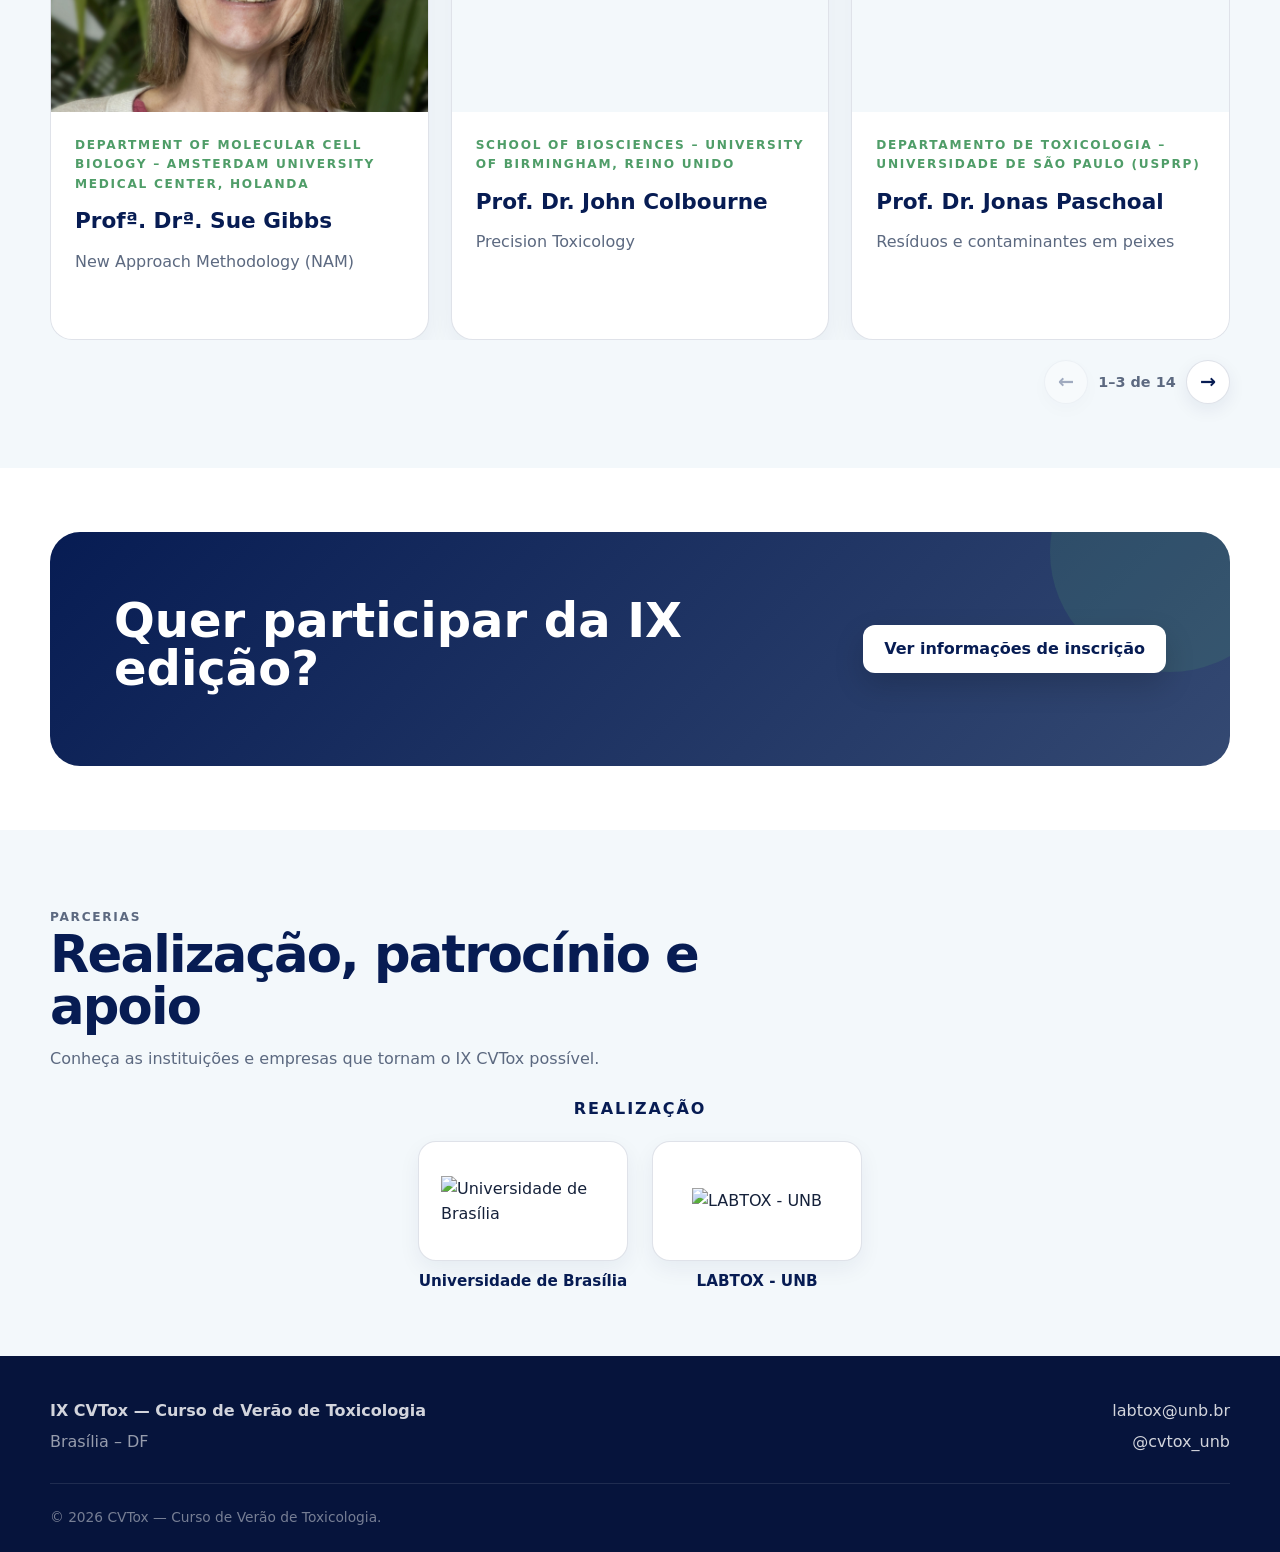
==== commit b397151f: "Corrige destaques e conteúdo do site" ====
--- a/index.html
+++ b/index.html
@@ -17,6 +17,7 @@
     <section class="hero">
       <div class="container hero-inner">
         <div class="hero-copy">
+          <h1 class="visually-hidden"><span data-event-edition></span> — <span data-event-title></span></h1>
           <div class="hero-meta">
             <span class="pill"><svg viewBox="0 0 24 24" aria-hidden="true"><path d="M7 3v3M17 3v3M4 9h16M5 5h14a1 1 0 0 1 1 1v14H4V6a1 1 0 0 1 1-1Z" /></svg><span data-event-date></span></span>
             <span class="pill"><svg viewBox="0 0 24 24" aria-hidden="true"><path d="M20 10c0 5-8 11-8 11S4 15 4 10a8 8 0 1 1 16 0Z" /><circle cx="12" cy="10" r="2.5" /></svg><span data-event-location></span></span>
--- a/assets/css/style.css
+++ b/assets/css/style.css
@@ -28,6 +28,7 @@
 img { max-width: 100%; display: block; }
 a { color: inherit; }
 button, input, textarea { font: inherit; }
+.visually-hidden { position: absolute !important; width: 1px !important; height: 1px !important; padding: 0 !important; margin: -1px !important; overflow: hidden !important; clip: rect(0, 0, 0, 0) !important; white-space: nowrap !important; border: 0 !important; }
 
 .container { width: min(calc(100% - 32px), var(--container)); margin-inline: auto; }
 .section { padding: clamp(64px, 8vw, 108px) 0; }
@@ -174,7 +175,7 @@
 .section-head h2, .page-hero h1 { margin: 0; color: var(--navy-950); font-size: clamp(2rem, 4vw, 3.7rem); line-height: 1.02; letter-spacing: -.035em; }
 .section-head p { color: var(--muted); margin: 14px 0 0; }
 
-.features-grid { display: grid; grid-template-columns: repeat(4, 1fr); gap: 18px; }
+.features-grid { display: grid; grid-template-columns: repeat(2, 1fr); gap: 18px; }
 .feature-card, .speaker-card, .mini-card, .info-card { border: 1px solid var(--border); background: var(--white); border-radius: var(--radius); box-shadow: 0 10px 26px rgba(7,28,83,.06); transition: transform .28s ease, box-shadow .28s ease; }
 .feature-card:hover, .speaker-card:hover, .mini-card:hover, .info-card:hover { transform: translateY(-6px); box-shadow: 0 18px 38px rgba(7,28,83,.11); }
 .feature-card { padding: 26px; }
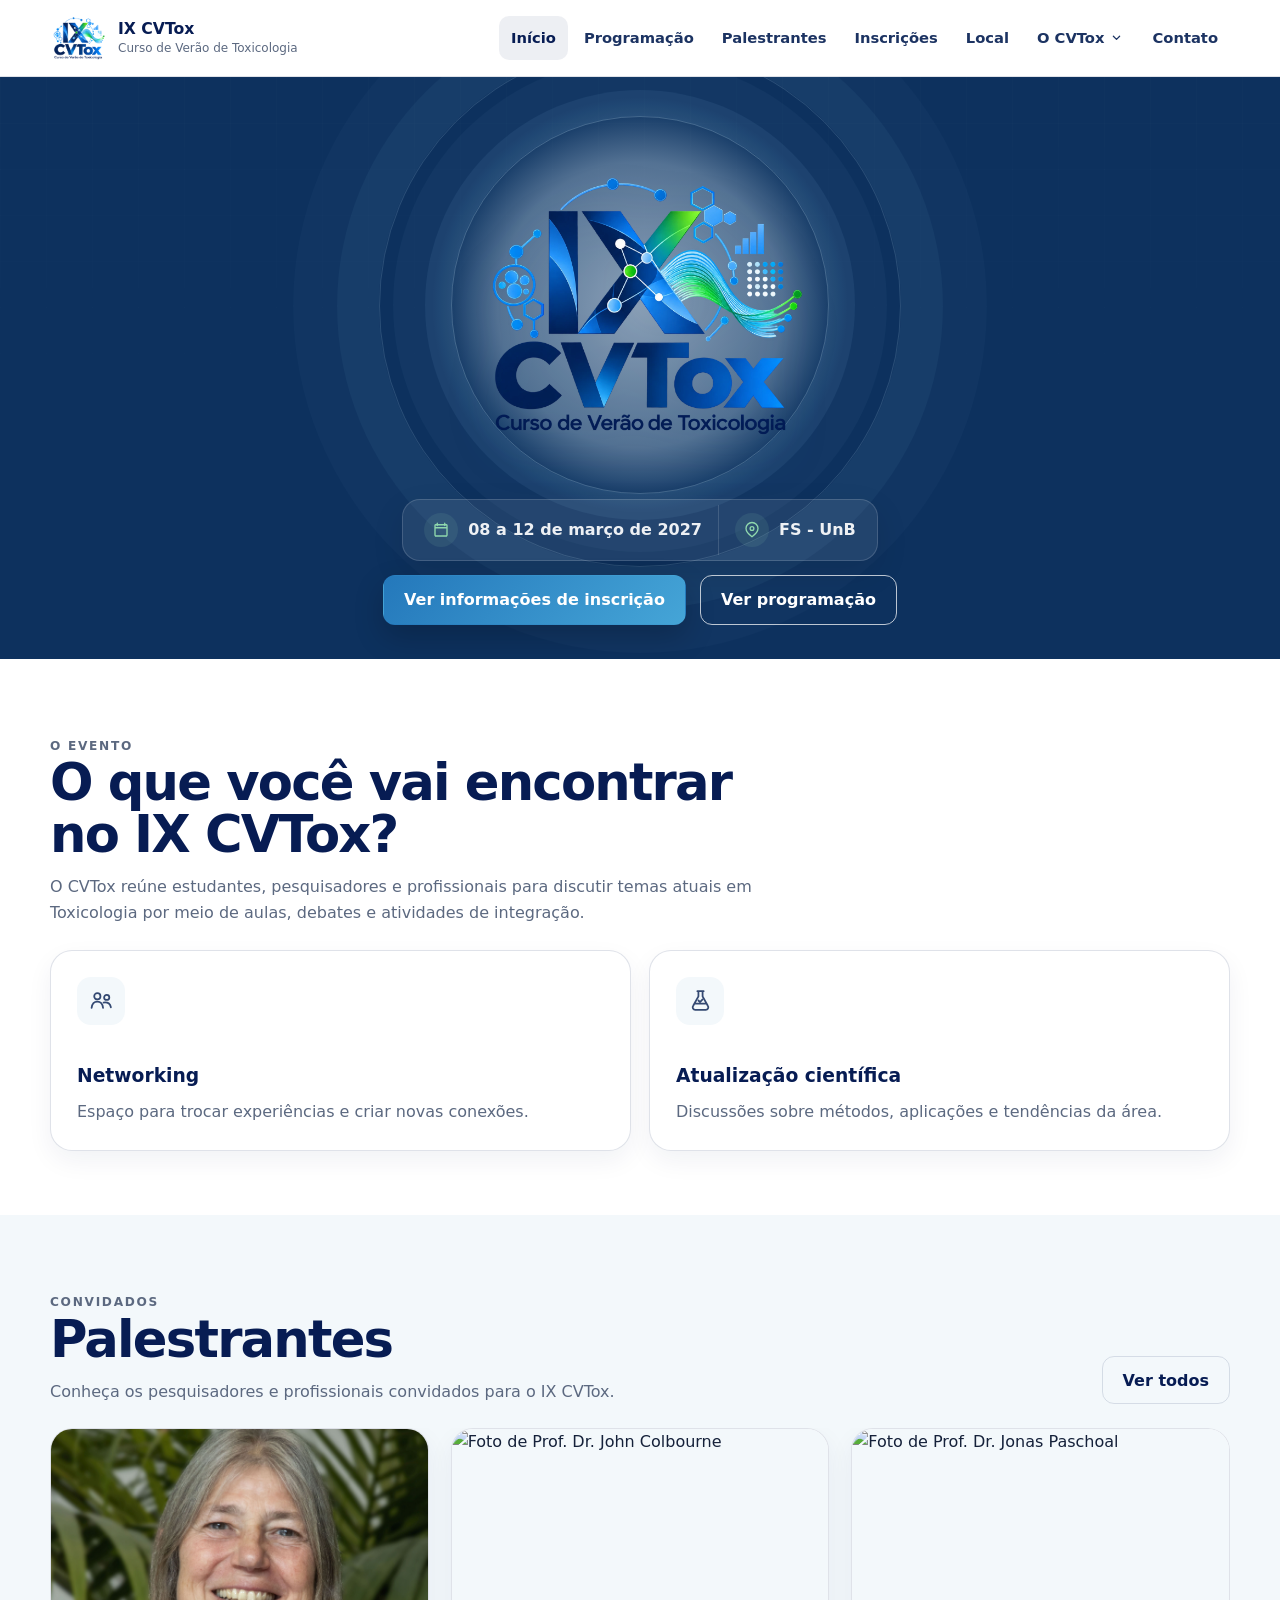
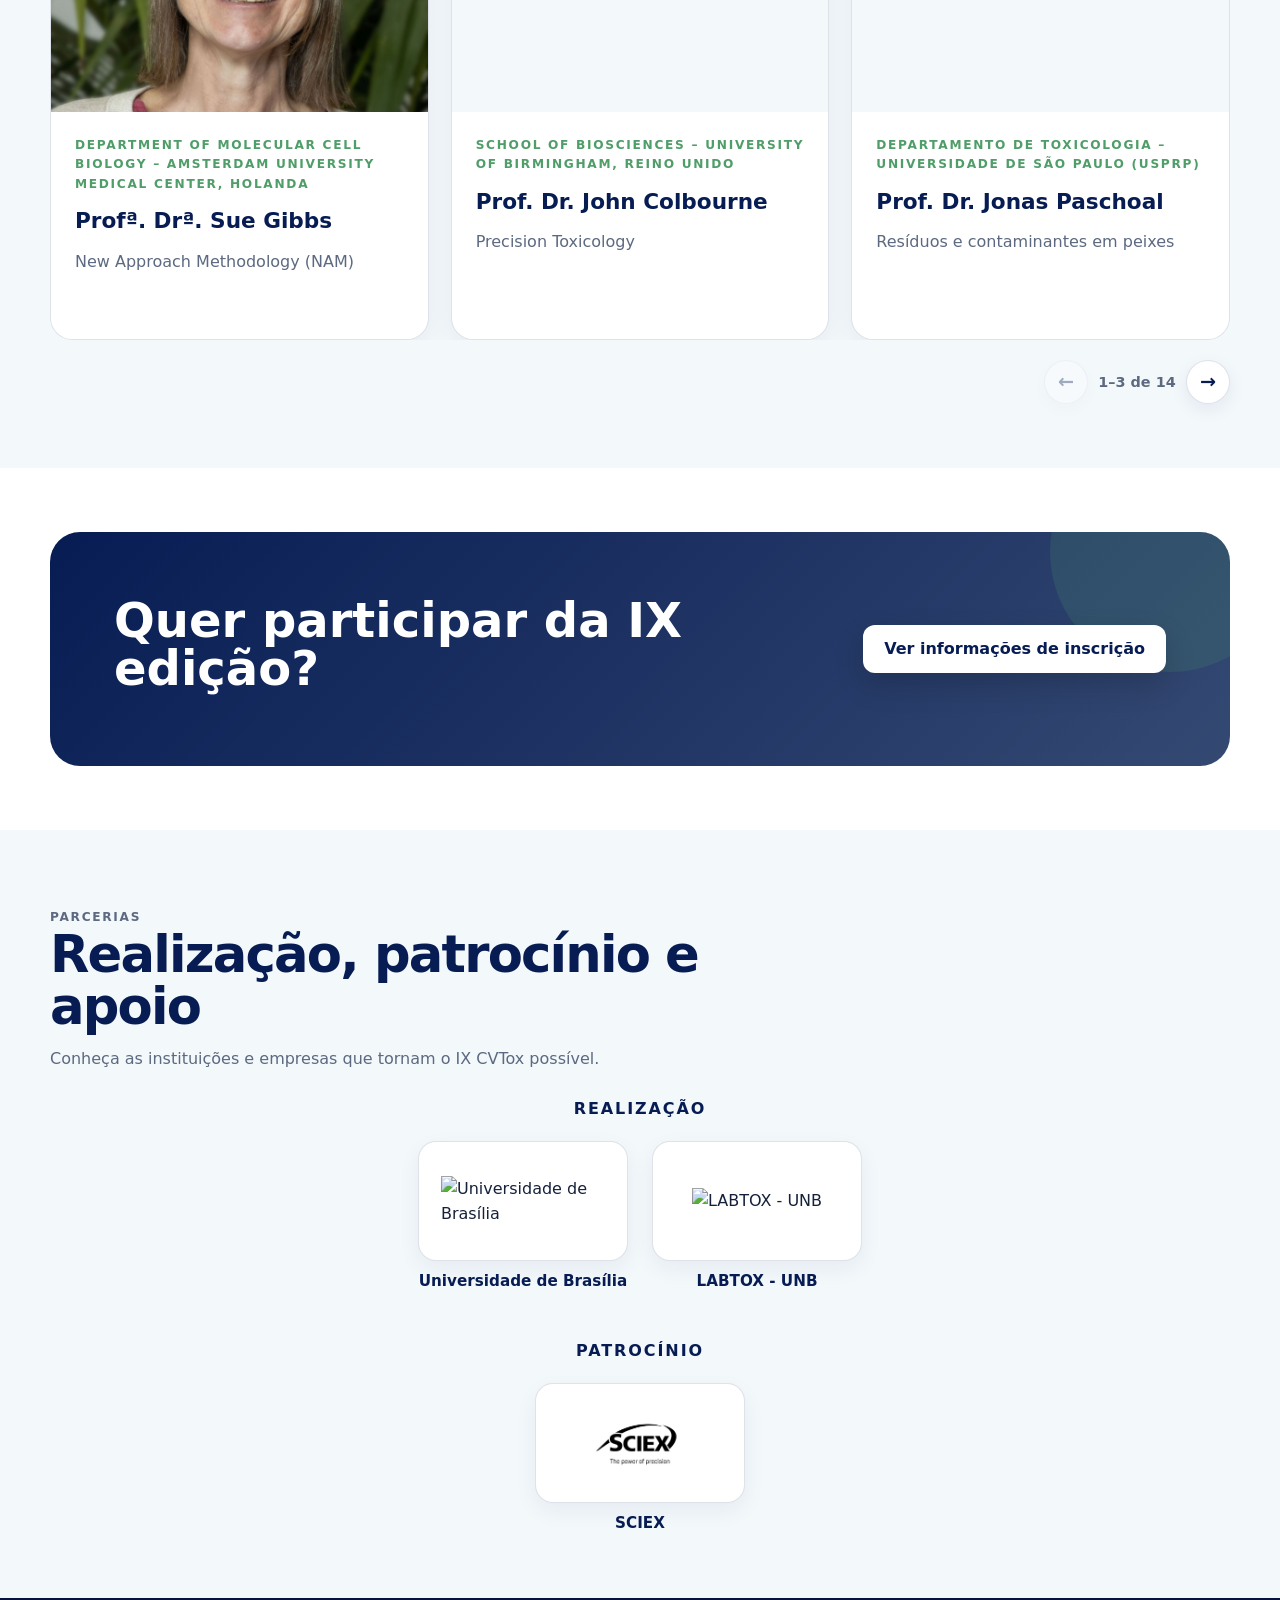
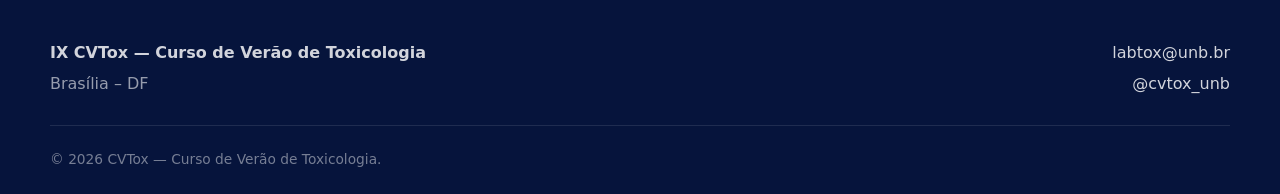
==== commit 20ca3df3: "Update index.html" ====
--- a/index.html
+++ b/index.html
@@ -3,9 +3,10 @@
 <head>
   <meta charset="utf-8" />
   <meta name="viewport" content="width=device-width, initial-scale=1" />
-  <meta name="description" content="Site oficial do Curso de Verão de Toxicologia — CVTox." />
-  <title>CVTox — Curso de Verão de Toxicologia</title>
-  <link rel="icon" href="assets/img/cvtox-logo.png" />
+  <title>IX CVTox 2027 | Curso de Verão de Toxicologia – UnB</title>
+
+<meta name="description"
+content="IX Curso de Verão de Toxicologia (CVTox 2027), de 8 a 12 de março, na Universidade de Brasília. Confira palestrantes, programação e inscrições."> <link rel="icon" href="assets/img/cvtox-logo.png" />
   <link rel="stylesheet" href="assets/css/style.css" />
   <script src="data/site.js" defer></script>
   <script src="assets/js/main.js" defer></script>
--- a/assets/css/style.css
+++ b/assets/css/style.css
@@ -27,7 +27,7 @@
 }
 img { max-width: 100%; display: block; }
 a { color: inherit; }
-button, input, textarea { font: inherit; }
+button, input, select, textarea { font: inherit; }
 .visually-hidden { position: absolute !important; width: 1px !important; height: 1px !important; padding: 0 !important; margin: -1px !important; overflow: hidden !important; clip: rect(0, 0, 0, 0) !important; white-space: nowrap !important; border: 0 !important; }
 
 .container { width: min(calc(100% - 32px), var(--container)); margin-inline: auto; }
@@ -52,8 +52,15 @@
 .brand strong { color: var(--navy-950); font-size: .98rem; }
 .brand small { color: var(--muted); font-size: .75rem; margin-top: 4px; }
 .main-nav { display: flex; align-items: center; gap: 4px; }
-.main-nav a { text-decoration: none; font-size: .92rem; font-weight: 700; color: var(--navy-800); padding: 10px 12px; border-radius: 10px; }
-.main-nav a:hover, .main-nav a.active { color: var(--navy-950); background: rgba(7, 28, 83, .07); }
+.main-nav a, .nav-dropdown-toggle { text-decoration: none; font: inherit; font-size: .92rem; font-weight: 700; color: var(--navy-800); padding: 10px 12px; border-radius: 10px; }
+.main-nav a:hover, .main-nav a.active, .nav-dropdown-toggle:hover, .nav-dropdown.active .nav-dropdown-toggle, .nav-dropdown.open .nav-dropdown-toggle { color: var(--navy-950); background: rgba(7, 28, 83, .07); }
+.nav-dropdown { position: relative; }
+.nav-dropdown-toggle { display: flex; align-items: center; gap: 5px; border: 0; background: transparent; cursor: pointer; }
+.nav-dropdown-toggle svg { width: 15px; height: 15px; fill: none; stroke: currentColor; stroke-width: 2; stroke-linecap: round; stroke-linejoin: round; transition: transform .2s ease; }
+.nav-dropdown.open .nav-dropdown-toggle svg { transform: rotate(180deg); }
+.nav-submenu { position: absolute; top: calc(100% + 8px); right: 0; z-index: 60; display: none; min-width: 180px; padding: 8px; border: 1px solid var(--border); border-radius: 14px; background: var(--white); box-shadow: var(--shadow); }
+.nav-dropdown.open .nav-submenu { display: grid; }
+.nav-submenu a { white-space: nowrap; }
 .nav-toggle { display: none; width: 44px; height: 44px; border: 0; border-radius: 12px; background: var(--mist); padding: 10px; cursor: pointer; }
 .nav-toggle span { display: block; height: 2px; background: var(--navy-950); margin: 5px 0; border-radius: 99px; }
 
@@ -170,6 +177,36 @@
 .poster-placeholder p { margin: 0; font-size: .9rem; }
 .poster-card-empty:hover { transform: none; box-shadow: 0 10px 26px rgba(7,28,83,.06); }
 
+.photo-album-grid { display: grid; grid-template-columns: repeat(3, minmax(0, 1fr)); gap: 22px; align-items: start; }
+.photo-album { overflow: hidden; border: 1px solid var(--border); border-radius: var(--radius); background: var(--white); box-shadow: 0 10px 26px rgba(7,28,83,.06); }
+.photo-album[open] { grid-column: 1 / -1; }
+.photo-album summary { display: block; list-style: none; cursor: pointer; }
+.photo-album summary::-webkit-details-marker { display: none; }
+.photo-album-cover { position: relative; display: grid; place-items: center; aspect-ratio: 4 / 3; padding: 18px; overflow: hidden; background: linear-gradient(145deg, #f7fafc, var(--mist)); }
+.photo-album-cover img { display: block; width: 100%; height: 100%; object-fit: contain; filter: drop-shadow(0 8px 12px rgba(7, 28, 83, .12)); transition: transform .3s ease; }
+.photo-album summary:hover .photo-album-cover img { transform: scale(1.025); }
+.photo-album-cover-empty { grid-template-rows: 1fr auto; gap: 8px; }
+.photo-album-cover-empty img { width: 46%; height: auto; max-height: 105px; opacity: .58; }
+.photo-album-cover-empty small { color: var(--muted); font-size: .76rem; font-weight: 800; }
+.photo-album-cover span { position: absolute; right: 12px; bottom: 12px; padding: 7px 10px; color: var(--white); font-size: .76rem; font-weight: 800; border-radius: 999px; background: rgba(7, 28, 83, .86); backdrop-filter: blur(8px); }
+.photo-album-meta { display: flex; align-items: center; justify-content: space-between; gap: 18px; padding: 18px 20px 20px; }
+.photo-album-meta .eyebrow { margin: 0 0 5px; }
+.photo-album-meta h2 { margin: 0; color: var(--navy-950); font-size: 1.2rem; }
+.photo-album-meta > svg { flex: 0 0 auto; width: 20px; height: 20px; fill: none; stroke: var(--navy-650); stroke-width: 2; stroke-linecap: round; stroke-linejoin: round; transition: transform .2s ease; }
+.photo-album[open] .photo-album-meta > svg { transform: rotate(180deg); }
+.photo-album[open] summary { display: grid; grid-template-columns: minmax(200px, 280px) 1fr; align-items: stretch; }
+.photo-album[open] .photo-album-meta { padding-inline: clamp(24px, 5vw, 56px); }
+.photo-album-body { padding: 22px; border-top: 1px solid var(--border); }
+.event-photo-grid { display: grid; grid-template-columns: repeat(3, minmax(0, 1fr)); gap: 18px; }
+.event-photo-card { overflow: hidden; margin: 0; border: 1px solid var(--border); border-radius: var(--radius); background: var(--white); box-shadow: 0 10px 26px rgba(7,28,83,.06); }
+.event-photo-card img { display: block; width: 100%; aspect-ratio: 4 / 3; object-fit: cover; }
+.event-photo-card figcaption { padding: 18px; }
+.event-photo-card figcaption p { margin: 9px 0 0; color: var(--muted); }
+.album-empty { display: grid; justify-items: center; padding: 38px 20px; text-align: center; border-radius: 14px; background: var(--mist); }
+.album-empty svg { width: 42px; height: 42px; margin-bottom: 12px; fill: none; stroke: var(--green); stroke-width: 1.5; stroke-linecap: round; stroke-linejoin: round; }
+.album-empty p { margin: 0; color: var(--muted); }
+.photo-gallery-status { margin: 0 0 18px; padding: 12px 16px; color: var(--navy-800); border-radius: 12px; background: var(--mist); }
+
 .section-head { display: flex; justify-content: space-between; gap: 24px; align-items: end; margin-bottom: 34px; }
 .section-head > div { max-width: 720px; }
 .section-head h2, .page-hero h1 { margin: 0; color: var(--navy-950); font-size: clamp(2rem, 4vw, 3.7rem); line-height: 1.02; letter-spacing: -.035em; }
@@ -411,9 +448,15 @@
   .speaker-carousel-track .speaker-card { flex-basis: calc((100% - 22px) / 2); }
   .features-grid, .mini-grid { grid-template-columns: repeat(2, 1fr); }
   .speaker-grid { grid-template-columns: repeat(2, 1fr); }
+  .photo-album-grid { grid-template-columns: repeat(2, minmax(0, 1fr)); }
+  .event-photo-grid { grid-template-columns: repeat(2, minmax(0, 1fr)); }
   .main-nav { position: absolute; top: 76px; left: 16px; right: 16px; display: none; flex-direction: column; align-items: stretch; padding: 10px; background: var(--white); border: 1px solid var(--border); box-shadow: var(--shadow); border-radius: 16px; }
   .main-nav.open { display: flex; }
   .main-nav a { padding: 12px 14px; }
+  .nav-dropdown { position: static; }
+  .nav-dropdown-toggle { width: 100%; justify-content: space-between; padding: 12px 14px; }
+  .nav-submenu { position: static; min-width: 0; margin-top: 4px; padding: 6px; border: 0; border-radius: 10px; background: var(--mist); box-shadow: none; }
+  .nav-submenu a { padding-left: 24px; }
   .nav-toggle { display: block; }
   .schedule-day { grid-template-columns: 1fr; gap: 16px; }
 }
@@ -436,7 +479,9 @@
   .hero h1 span { font-size: .36em; }
   .actions { display: grid; grid-template-columns: 1fr; }
   .btn { width: 100%; }
-  .features-grid, .speaker-grid, .mini-grid { grid-template-columns: 1fr; }
+  .features-grid, .speaker-grid, .mini-grid, .photo-album-grid, .event-photo-grid { grid-template-columns: 1fr; }
+  .photo-album[open] summary { grid-template-columns: 1fr; }
+  .photo-album[open] .photo-album-meta { padding-inline: 20px; }
   .section-head { display: block; }
   .cta-band { grid-template-columns: 1fr; }
   .schedule-item { grid-template-columns: 68px 1fr; gap: 14px; }
@@ -506,6 +551,7 @@
   align-items: flex-start;
   justify-content: center;
   gap: 24px;
+  width: 100%;
   max-width: 912px;
   margin: 0 auto;
 }
@@ -653,6 +699,164 @@
   margin: 8px 0 0;
 
   color: var(--muted);
+}
+
+.updates-section {
+  scroll-margin-top: 76px;
+}
+
+.updates-layout {
+  display: grid;
+  grid-template-columns: minmax(0, .85fr) minmax(0, 1.15fr);
+  align-items: start;
+  gap: clamp(32px, 6vw, 76px);
+}
+
+.updates-copy {
+  position: sticky;
+  top: 112px;
+}
+
+.updates-copy h2 {
+  margin: 0;
+  color: var(--navy-950);
+  font-size: clamp(2rem, 4vw, 3.35rem);
+  line-height: 1.05;
+  letter-spacing: -.035em;
+}
+
+.updates-copy > p:not(.eyebrow) {
+  max-width: 590px;
+  color: var(--muted);
+}
+
+.updates-disclaimer {
+  padding-left: 16px;
+  border-left: 3px solid var(--green);
+  font-size: .94rem;
+}
+
+.updates-form {
+  display: grid;
+  grid-template-columns: repeat(2, minmax(0, 1fr));
+  gap: 20px;
+  padding: clamp(24px, 4vw, 38px);
+  border: 1px solid var(--border);
+  border-radius: var(--radius);
+  background: var(--white);
+  box-shadow: 0 16px 40px rgba(7, 28, 83, .08);
+}
+
+.form-field {
+  display: grid;
+  gap: 8px;
+}
+
+.form-field-full {
+  grid-column: 1 / -1;
+}
+
+.form-field label {
+  color: var(--navy-950);
+  font-size: .9rem;
+  font-weight: 800;
+}
+
+.form-field input,
+.form-field select {
+  width: 100%;
+  min-height: 50px;
+  padding: 11px 14px;
+  color: var(--text);
+  border: 1px solid rgba(28, 51, 98, .24);
+  border-radius: 12px;
+  background: var(--white);
+  transition: border-color .2s ease, box-shadow .2s ease;
+}
+
+.form-field input::placeholder {
+  color: #7a879b;
+}
+
+.form-field input:focus,
+.form-field select:focus {
+  outline: none;
+  border-color: var(--green-dark);
+  box-shadow: 0 0 0 4px rgba(79, 157, 104, .15);
+}
+
+.consent-field {
+  display: flex;
+  align-items: flex-start;
+  gap: 11px;
+  color: var(--muted);
+  font-size: .9rem;
+  cursor: pointer;
+}
+
+.consent-field input {
+  width: 18px;
+  height: 18px;
+  margin: 3px 0 0;
+  flex: 0 0 auto;
+  accent-color: var(--green-dark);
+}
+
+.form-actions {
+  display: flex;
+  align-items: center;
+  gap: 16px;
+}
+
+.form-actions .btn {
+  flex: 0 0 auto;
+  cursor: pointer;
+}
+
+.form-actions .btn:disabled {
+  cursor: wait;
+  opacity: .7;
+  transform: none;
+}
+
+.form-helper,
+.form-status {
+  margin: 0;
+  color: var(--muted);
+  font-size: .82rem;
+  line-height: 1.45;
+}
+
+.form-status:not(:empty) {
+  padding: 12px 14px;
+  border-radius: 10px;
+  color: var(--navy-800);
+  background: rgba(79, 157, 104, .12);
+}
+
+.form-status[data-state="error"] {
+  color: #7b1f2a;
+  background: rgba(181, 55, 69, .11);
+}
+
+@media (max-width: 820px) {
+  .updates-layout {
+    grid-template-columns: 1fr;
+  }
+
+  .updates-copy {
+    position: static;
+  }
+}
+
+@media (max-width: 680px) {
+  .updates-form {
+    grid-template-columns: 1fr;
+  }
+
+  .form-actions {
+    display: grid;
+  }
 }
 
 /* ==========================================================
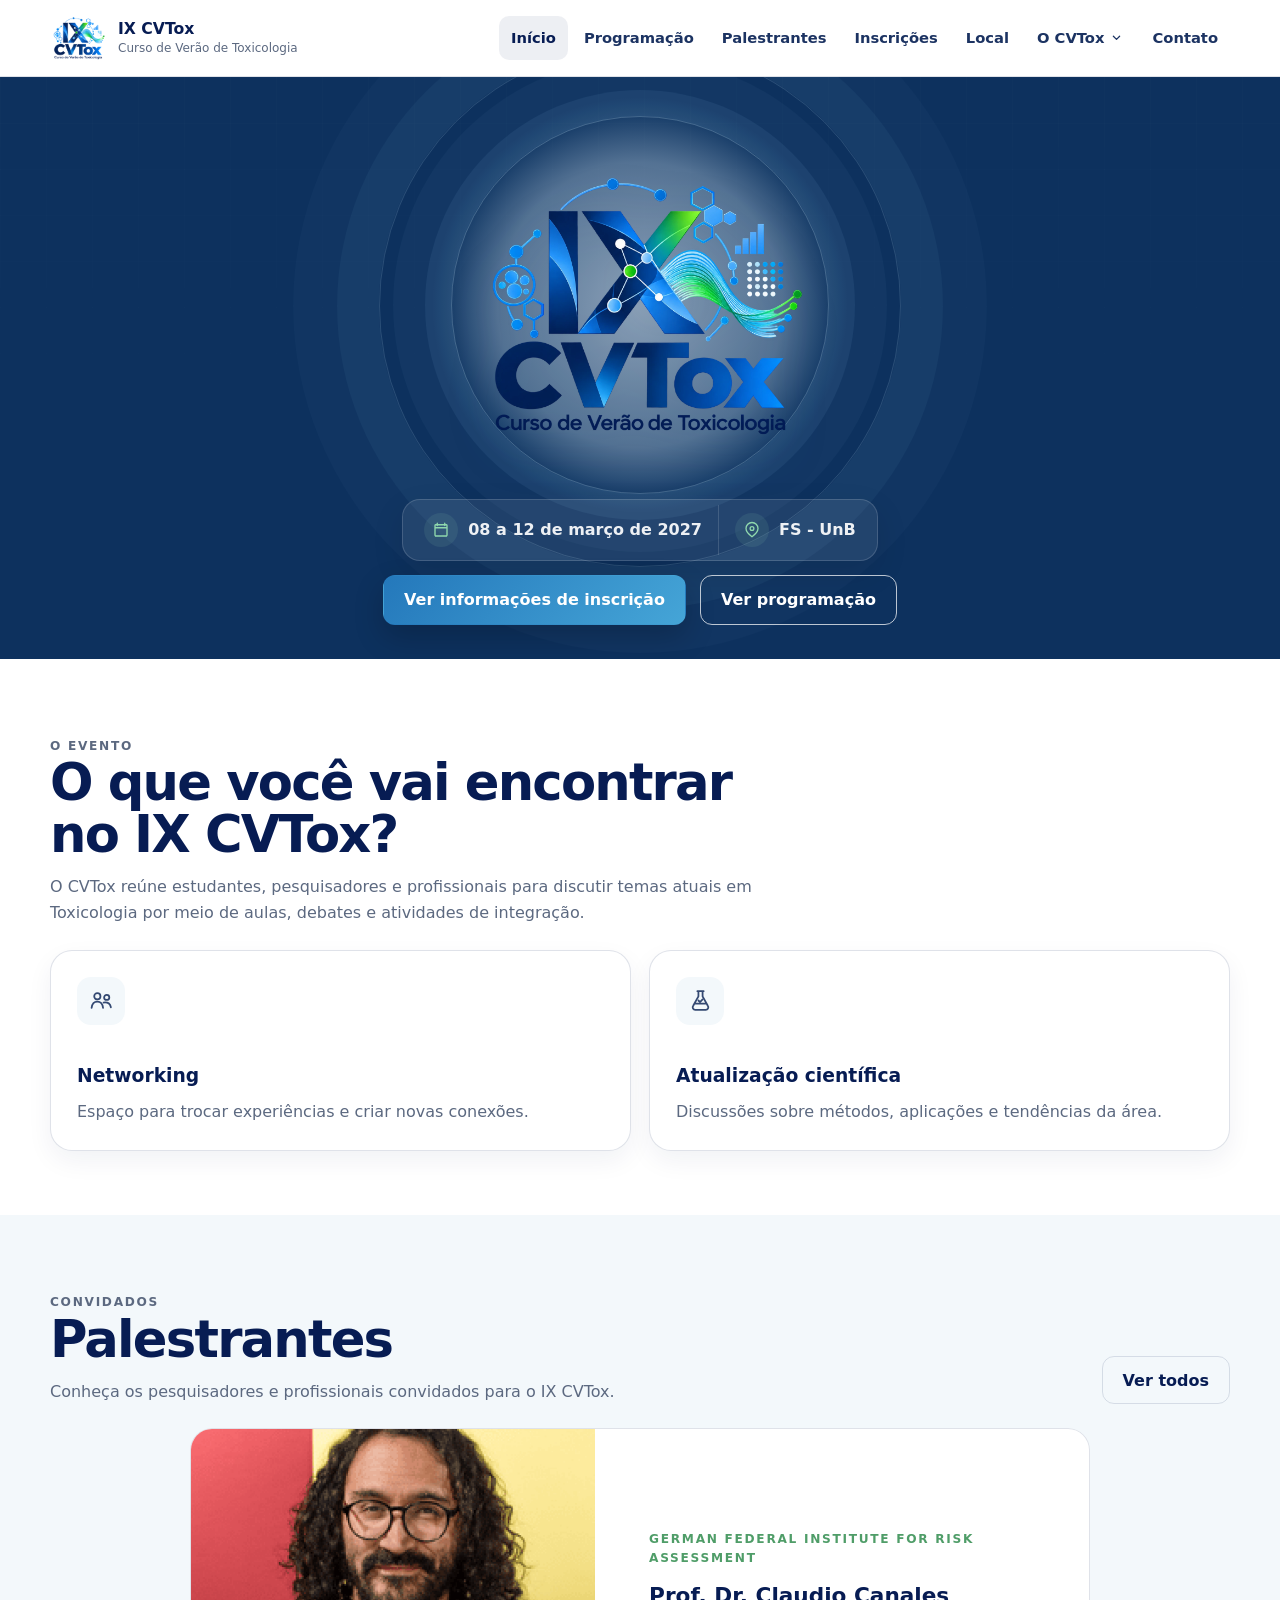
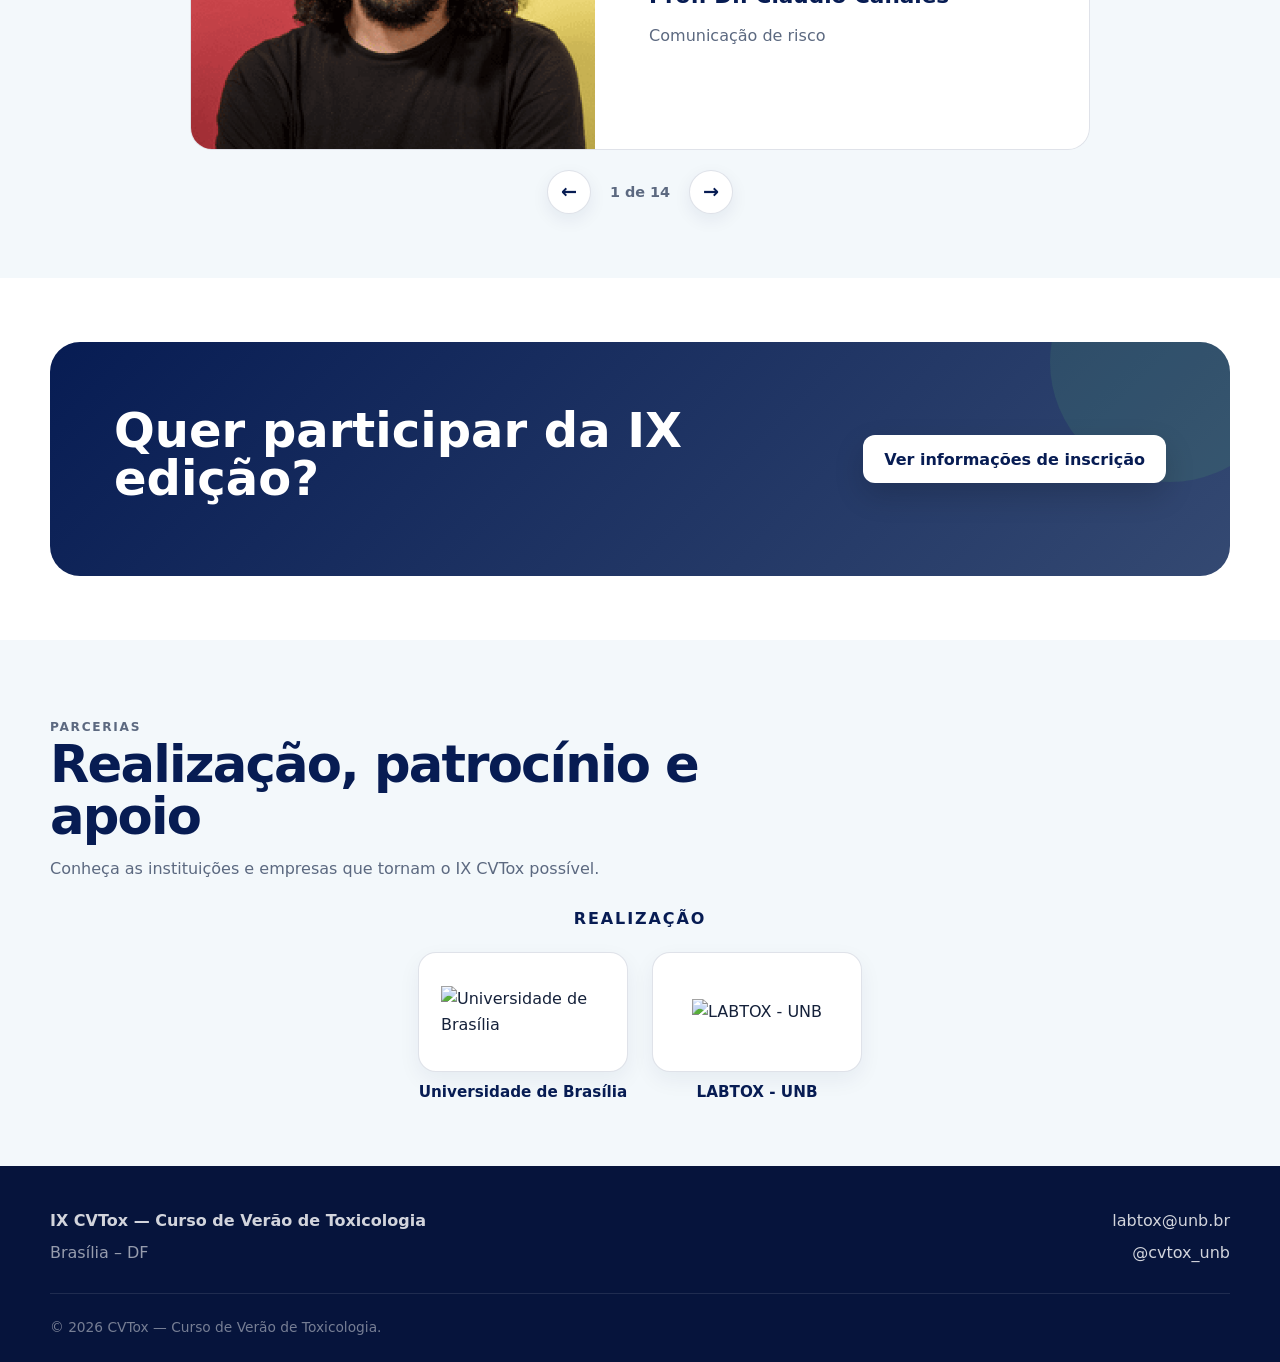
==== commit cdb16597: "Improve homepage layout and speaker carousel" ====
--- a/index.html
+++ b/index.html
@@ -3,10 +3,62 @@
 <head>
   <meta charset="utf-8" />
   <meta name="viewport" content="width=device-width, initial-scale=1" />
+  <meta name="description" content="Site oficial do IX CVTox, Curso de Verão de Toxicologia da UnB, de 8 a 12 de março de 2027, em Brasília. Confira programação e inscrições." />
   <title>IX CVTox 2027 | Curso de Verão de Toxicologia – UnB</title>
+  <link rel="canonical" href="https://barboss4.github.io/cvtox/" />
 
-<meta name="description"
-content="IX Curso de Verão de Toxicologia (CVTox 2027), de 8 a 12 de março, na Universidade de Brasília. Confira palestrantes, programação e inscrições."> <link rel="icon" href="assets/img/cvtox-logo.png" />
+  <meta property="og:locale" content="pt_BR" />
+  <meta property="og:type" content="website" />
+  <meta property="og:site_name" content="CVTox" />
+  <meta property="og:title" content="IX CVTox 2027 | Curso de Verão de Toxicologia – UnB" />
+  <meta property="og:description" content="De 8 a 12 de março de 2027, na Universidade de Brasília. Confira programação, palestrantes e inscrições." />
+  <meta property="og:url" content="https://barboss4.github.io/cvtox/" />
+  <meta property="og:image" content="https://barboss4.github.io/cvtox/assets/img/cvtox-logo.png" />
+  <meta property="og:image:width" content="1254" />
+  <meta property="og:image:height" content="1254" />
+  <meta property="og:image:alt" content="Logo do IX CVTox, Curso de Verão de Toxicologia" />
+
+  <meta name="twitter:card" content="summary" />
+  <meta name="twitter:title" content="IX CVTox 2027 | Curso de Verão de Toxicologia – UnB" />
+  <meta name="twitter:description" content="De 8 a 12 de março de 2027, na Universidade de Brasília. Confira programação, palestrantes e inscrições." />
+  <meta name="twitter:image" content="https://barboss4.github.io/cvtox/assets/img/cvtox-logo.png" />
+  <meta name="twitter:image:alt" content="Logo do IX CVTox, Curso de Verão de Toxicologia" />
+
+  <script type="application/ld+json">
+  {
+    "@context": "https://schema.org",
+    "@type": "Event",
+    "name": "IX CVTox — Curso de Verão de Toxicologia",
+    "description": "O CVTox reúne estudantes, pesquisadores e profissionais para discutir temas atuais em Toxicologia por meio de aulas, debates e atividades de integração.",
+    "url": "https://barboss4.github.io/cvtox/",
+    "image": [
+      "https://barboss4.github.io/cvtox/assets/img/CVTox_09.png"
+    ],
+    "startDate": "2027-03-08",
+    "endDate": "2027-03-12",
+    "eventStatus": "https://schema.org/EventScheduled",
+    "eventAttendanceMode": "https://schema.org/OfflineEventAttendanceMode",
+    "inLanguage": "pt-BR",
+    "location": {
+      "@type": "Place",
+      "name": "Auditório 3 da Faculdade de Ciências da Saúde – UnB",
+      "address": {
+        "@type": "PostalAddress",
+        "streetAddress": "Campus Universitário Darcy Ribeiro, Asa Norte",
+        "addressLocality": "Brasília",
+        "addressRegion": "DF",
+        "postalCode": "70910-900",
+        "addressCountry": "BR"
+      }
+    },
+    "organizer": {
+      "@type": "Organization",
+      "name": "Laboratório de Toxicologia da Universidade de Brasília",
+      "url": "https://barboss4.github.io/cvtox/"
+    }
+  }
+  </script>
+  <link rel="icon" href="assets/img/cvtox-logo.png" />
   <link rel="stylesheet" href="assets/css/style.css" />
   <script src="data/site.js" defer></script>
   <script src="assets/js/main.js" defer></script>
@@ -24,7 +76,7 @@
             <span class="pill"><svg viewBox="0 0 24 24" aria-hidden="true"><path d="M20 10c0 5-8 11-8 11S4 15 4 10a8 8 0 1 1 16 0Z" /><circle cx="12" cy="10" r="2.5" /></svg><span data-event-location></span></span>
           </div>
           <div class="actions">
-            <a class="btn btn-primary" href="inscricoes.html"> Ver informações de inscrição </a>
+            <a class="btn btn-primary btn-attention" href="inscricoes.html"> Ver informações de inscrição </a>
             <a class="btn btn-ghost" href="programacao.html">Ver programação</a>
           </div>
         </div>
@@ -58,7 +110,7 @@
           <a class="btn" style="border-color: var(--border); color: var(--navy-950)" href="palestrantes.html">Ver todos</a>
         </div>
         <div class="speaker-carousel" data-speaker-carousel>
-          <div class="speaker-carousel-viewport" data-carousel-viewport tabindex="0" aria-label="Carrossel de convidados">
+          <div class="speaker-carousel-viewport" data-carousel-viewport tabindex="0" aria-label="Apresentação de convidados. Use as setas para navegar.">
             <div class="speaker-carousel-track" data-speakers></div>
           </div>
           <div class="carousel-nav">
@@ -78,7 +130,7 @@
           <div>
             <h2>Quer participar da IX edição?</h2>
           </div>
-          <a class="btn btn-primary" href="inscricoes.html"> Ver informações de inscrição </a>
+          <a class="btn btn-primary btn-attention" href="inscricoes.html"> Ver informações de inscrição </a>
         </div>
       </div>
     </section>
--- a/assets/css/style.css
+++ b/assets/css/style.css
@@ -149,6 +149,24 @@
 .btn-primary::after { content: ""; position: absolute; inset: -40% auto -40% -35%; width: 28%; pointer-events: none; transform: skewX(-20deg); background: linear-gradient(90deg, transparent, rgba(255,255,255,.55), transparent); transition: left .55s ease; }
 .btn-primary:hover { background: linear-gradient(135deg, #0f2f66, #226ba9); box-shadow: 0 15px 34px rgba(31,92,148,.34); }
 .btn-primary:hover::after { left: 115%; }
+.btn-attention {
+  --attention-shadow-rest: 0 12px 30px rgba(0,0,0,.2), 0 0 0 0 rgba(117,205,245,0);
+  --attention-shadow-glow: 0 15px 34px rgba(0,0,0,.24), 0 0 0 7px rgba(117,205,245,.22), 0 0 24px rgba(117,205,245,.52);
+  animation: attentionPulse 2.4s ease-in-out infinite;
+}
+.btn-attention::after { animation: attentionShine 3.2s ease-in-out infinite; }
+.cta-band .btn-attention {
+  --attention-shadow-rest: 0 12px 30px rgba(0,0,0,.16), 0 0 0 0 rgba(255,255,255,0);
+  --attention-shadow-glow: 0 15px 34px rgba(0,0,0,.2), 0 0 0 7px rgba(255,255,255,.22), 0 0 26px rgba(255,255,255,.7);
+}
+@keyframes attentionPulse {
+  0%, 100% { box-shadow: var(--attention-shadow-rest); }
+  50% { box-shadow: var(--attention-shadow-glow); }
+}
+@keyframes attentionShine {
+  0%, 58% { left: -35%; }
+  82%, 100% { left: 115%; }
+}
 .btn-ghost { color: var(--white); border-color: rgba(255,255,255,.25); background: rgba(255,255,255,.06); }
 .hero .btn-ghost { color: var(--white); border-color: rgba(255,255,255,.72); background: transparent; }
 .hero .btn-ghost:hover { color: var(--navy-950); background: var(--white); }
@@ -257,8 +275,9 @@
 .cta-band .btn-primary:hover { color: var(--navy-950); background: #f2f7fb; }
 
 .page-hero { background: var(--mist); border-bottom: 1px solid var(--border); }
-.page-hero .container { padding-block: clamp(54px, 8vw, 94px); }
+.page-hero .container { padding-block: clamp(26px, 3.5vw, 42px); }
 .page-hero p { max-width: 720px; color: var(--muted); font-size: 1.08rem; }
+.page-hero p:not(.eyebrow) { margin: 12px 0 0; }
 
 /* ==========================================================
    PROGRAMAÇÃO
@@ -371,20 +390,51 @@
 
 
 /* Carrossel de convidados da página inicial */
-.speaker-carousel { min-width: 0; }
+.speaker-carousel {
+  width: min(100%, 900px);
+  min-width: 0;
+  margin-inline: auto;
+}
 .speaker-carousel-viewport {
-  overflow-x: auto;
-  overscroll-behavior-inline: contain;
-  scroll-snap-type: x mandatory;
-  scrollbar-width: none;
+  overflow: hidden;
   border-radius: var(--radius);
 }
-.speaker-carousel-viewport::-webkit-scrollbar { display: none; }
 .speaker-carousel-viewport:focus-visible { outline: 3px solid rgba(79, 157, 104, .38); outline-offset: 6px; }
-.speaker-carousel-track { display: flex; gap: 22px; align-items: stretch; }
+.speaker-carousel-track { display: grid; }
 .speaker-carousel-track .speaker-card {
-  flex: 0 0 calc((100% - 44px) / 3);
-  scroll-snap-align: start;
+  grid-area: 1 / 1;
+  display: grid;
+  grid-template-columns: minmax(280px, .9fr) minmax(0, 1.1fr);
+  align-items: stretch;
+  opacity: 0;
+  visibility: hidden;
+  pointer-events: none;
+  transform: scale(.975);
+  transition:
+    opacity .42s ease,
+    transform .42s ease,
+    visibility 0s linear .42s,
+    box-shadow .28s ease;
+}
+.speaker-carousel-track .speaker-card.is-active {
+  z-index: 1;
+  opacity: 1;
+  visibility: visible;
+  pointer-events: auto;
+  transform: scale(1);
+  transition-delay: 0s;
+}
+.speaker-carousel-track .speaker-card:hover { transform: scale(1); }
+.speaker-carousel-track .speaker-photo {
+  height: 100%;
+  min-height: 320px;
+  aspect-ratio: auto;
+}
+.speaker-carousel-track .speaker-content {
+  display: flex;
+  flex-direction: column;
+  justify-content: center;
+  padding: clamp(28px, 5vw, 54px);
 }
 .speaker-name-link {
   color: inherit;
@@ -394,7 +444,7 @@
 .speaker-name-link:hover {
   text-decoration: underline;
 }
-.carousel-nav { display: flex; align-items: center; justify-content: flex-end; gap: 18px; margin-top: 20px; }
+.carousel-nav { display: flex; align-items: center; justify-content: center; gap: 18px; margin-top: 20px; }
 .carousel-hint { color: var(--muted); font-size: .9rem; }
 .carousel-controls { display: flex; align-items: center; gap: 10px; }
 .carousel-btn {
@@ -413,6 +463,11 @@
 .carousel-btn:disabled { opacity: .35; cursor: default; }
 .carousel-status { min-width: 78px; text-align: center; color: var(--muted); font-size: .9rem; font-weight: 800; }
 
+@media (prefers-reduced-motion: reduce) {
+  .speaker-carousel-track .speaker-card { transition: none; }
+  .btn-attention, .btn-attention::after { animation: none; }
+}
+
 /* Cards da comissão com foto */
 .committee-card {
   overflow: hidden;
@@ -445,7 +500,6 @@
 .committee-content .eyebrow { margin-bottom: 7px; }
 
 @media (max-width: 980px) {
-  .speaker-carousel-track .speaker-card { flex-basis: calc((100% - 22px) / 2); }
   .features-grid, .mini-grid { grid-template-columns: repeat(2, 1fr); }
   .speaker-grid { grid-template-columns: repeat(2, 1fr); }
   .photo-album-grid { grid-template-columns: repeat(2, minmax(0, 1fr)); }
@@ -467,7 +521,9 @@
 
 @media (max-width: 680px) {
   body[data-page="home"] main > .section { padding-block: 38px; }
-  .speaker-carousel-track .speaker-card { flex-basis: 100%; }
+  .speaker-carousel-track .speaker-card { grid-template-columns: 1fr; }
+  .speaker-carousel-track .speaker-photo { min-height: 0; aspect-ratio: 4 / 3; }
+  .speaker-carousel-track .speaker-content { padding: 24px; }
   .carousel-nav { align-items: flex-end; }
   .carousel-hint { max-width: 150px; }
   .container { width: min(calc(100% - 24px), var(--container)); }
@@ -480,6 +536,12 @@
   .actions { display: grid; grid-template-columns: 1fr; }
   .btn { width: 100%; }
   .features-grid, .speaker-grid, .mini-grid, .photo-album-grid, .event-photo-grid { grid-template-columns: 1fr; }
+  body[data-page="home"] .features-grid { grid-template-columns: repeat(2, minmax(0, 1fr)); gap: 12px; }
+  body[data-page="home"] .feature-card { min-width: 0; padding: 18px; }
+  body[data-page="home"] .feature-icon { width: 42px; height: 42px; margin-bottom: 22px; border-radius: 12px; }
+  body[data-page="home"] .feature-icon svg { width: 22px; height: 22px; }
+  body[data-page="home"] .feature-card h3 { font-size: 1rem; line-height: 1.25; }
+  body[data-page="home"] .feature-card p { font-size: .9rem; line-height: 1.55; }
   .photo-album[open] summary { grid-template-columns: 1fr; }
   .photo-album[open] .photo-album-meta { padding-inline: 20px; }
   .section-head { display: block; }
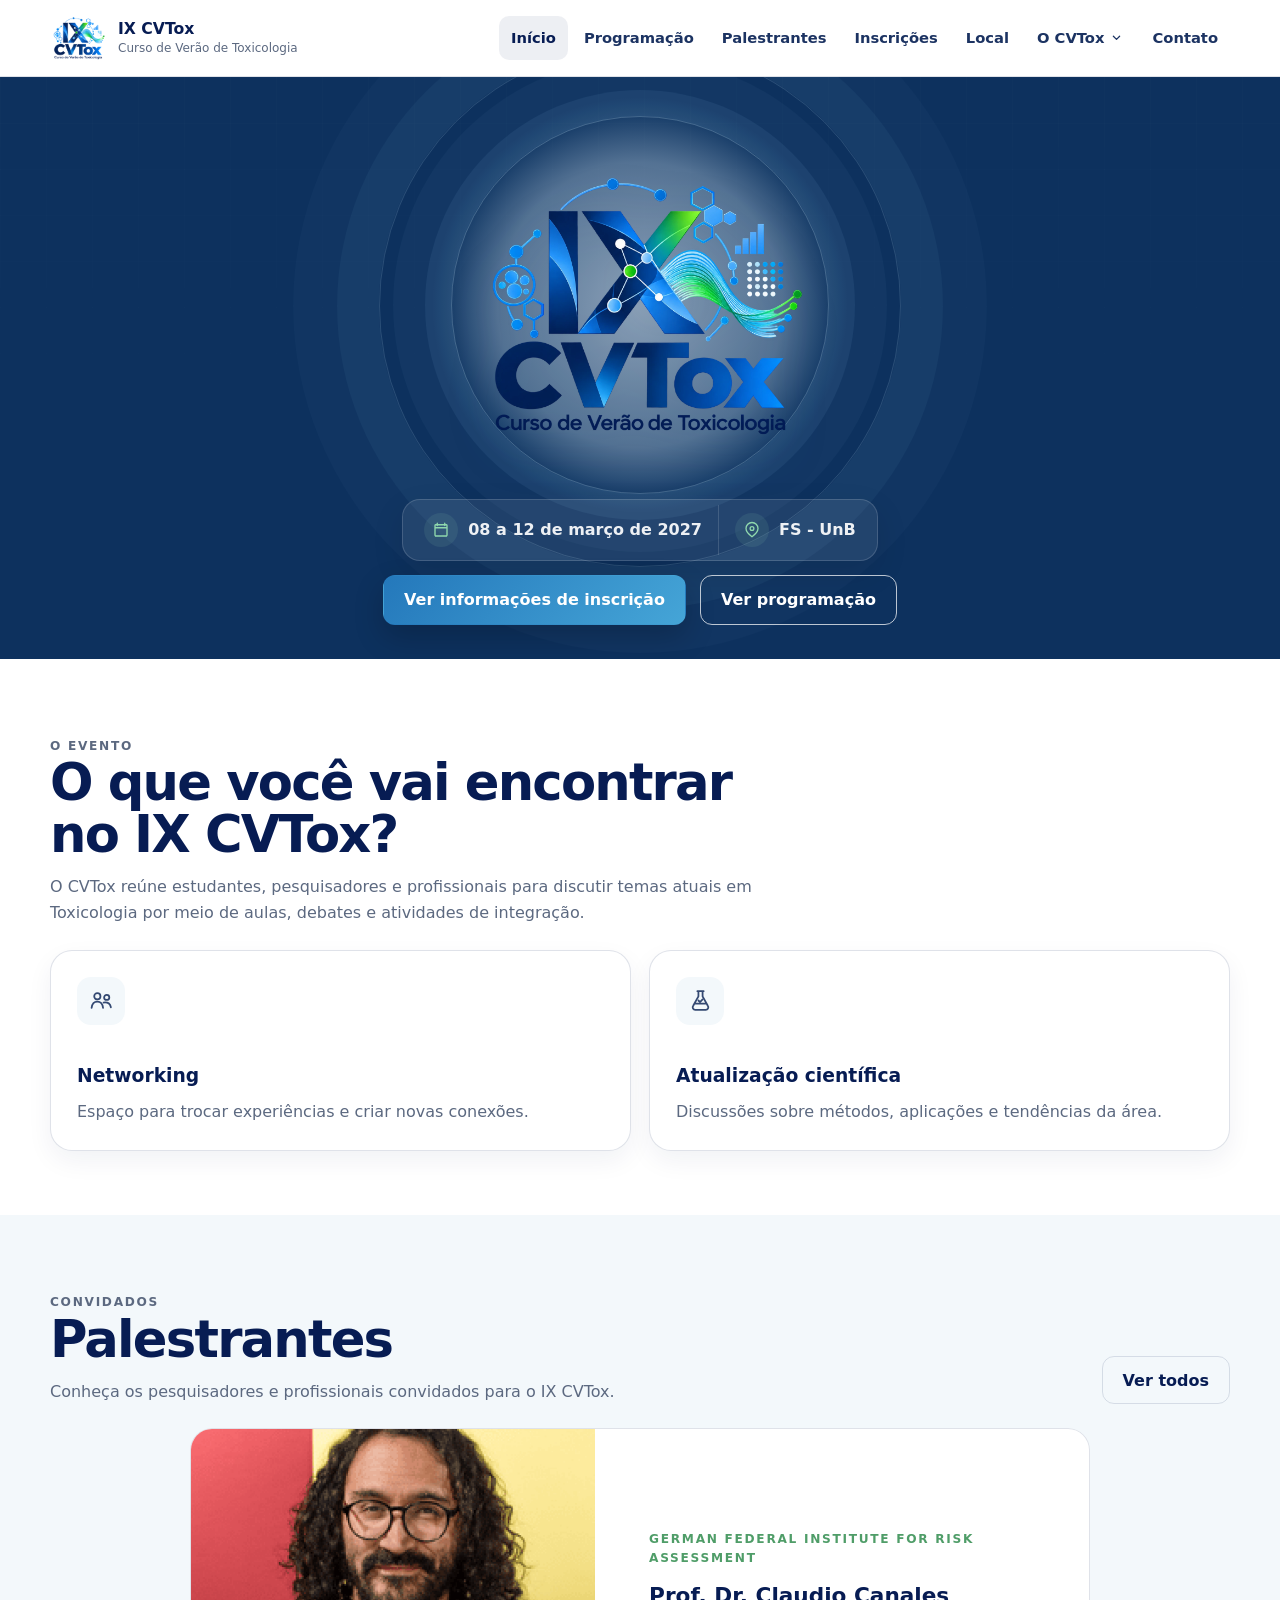
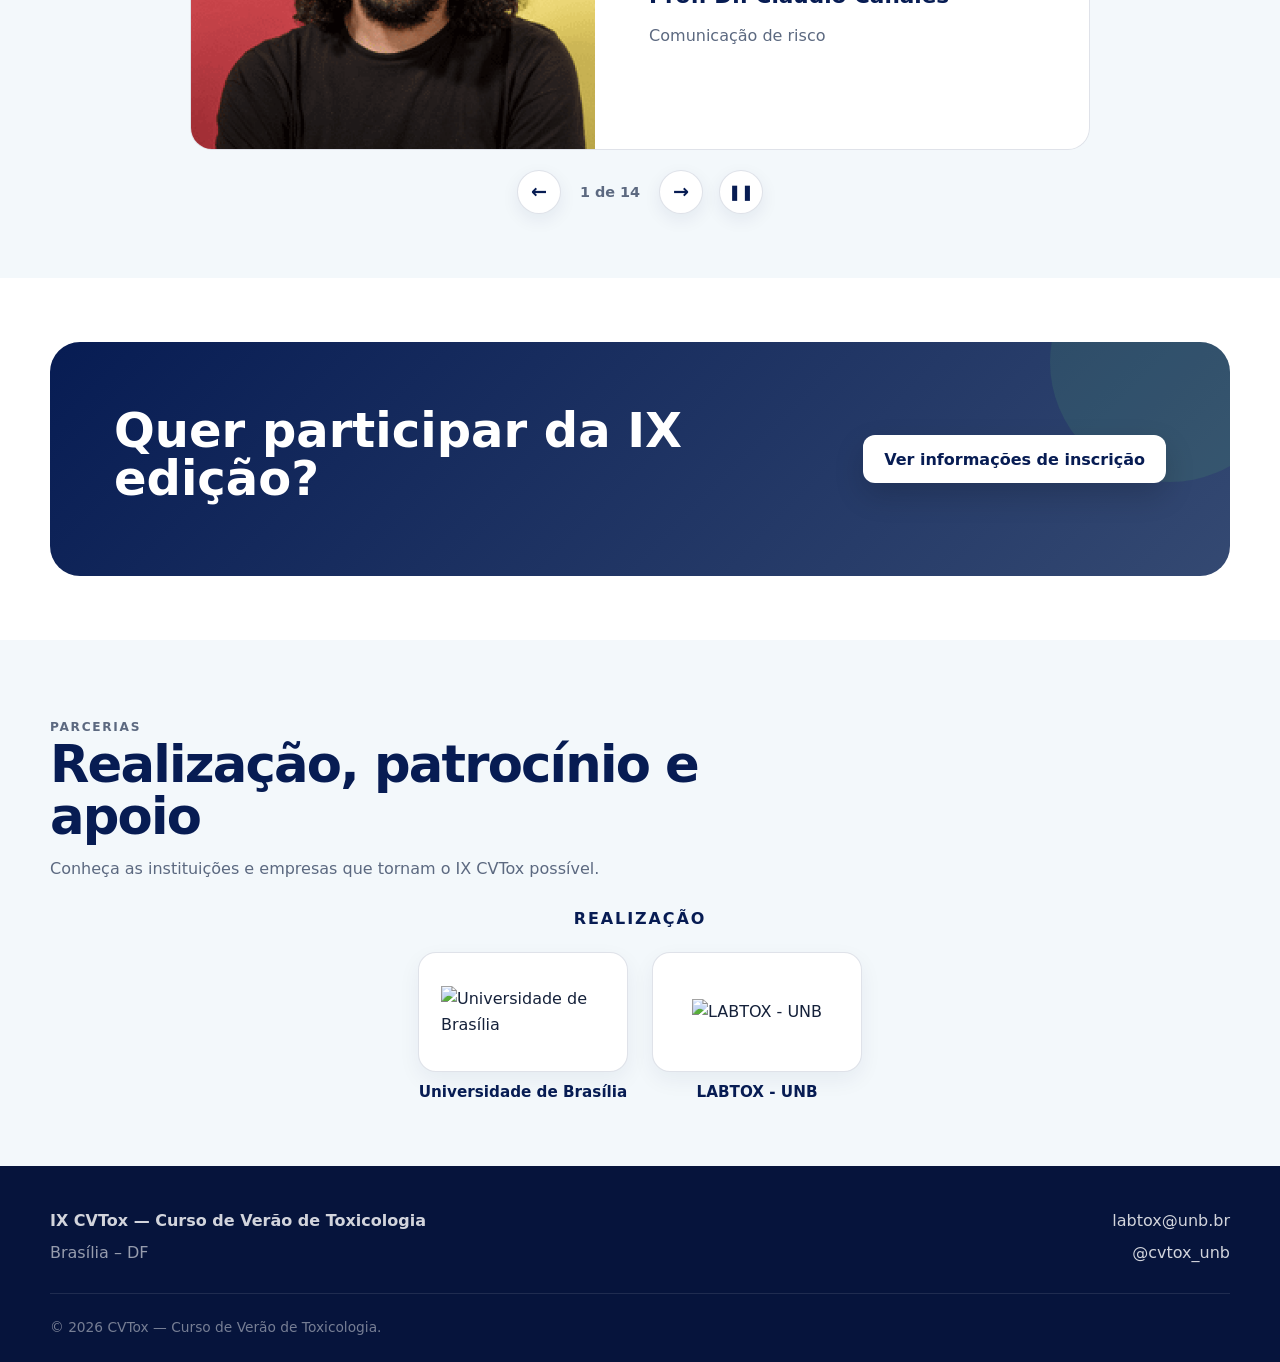
==== commit df3216fd: "Optimize speaker image and add carousel playback control" ====
--- a/index.html
+++ b/index.html
@@ -80,8 +80,8 @@
             <a class="btn btn-ghost" href="programacao.html">Ver programação</a>
           </div>
         </div>
-        <div class="hero-mark" aria-hidden="true">
-          <div class="logo-orbit"><img data-hero-logo alt="" /></div>
+          <div class="hero-mark" aria-hidden="true">
+          <div class="logo-orbit"><img data-hero-logo src="assets/img/cvtox-logo-transparent.png" alt="" /></div>
         </div>
       </div>
     </section>
@@ -110,14 +110,17 @@
           <a class="btn" style="border-color: var(--border); color: var(--navy-950)" href="palestrantes.html">Ver todos</a>
         </div>
         <div class="speaker-carousel" data-speaker-carousel>
-          <div class="speaker-carousel-viewport" data-carousel-viewport tabindex="0" aria-label="Apresentação de convidados. Use as setas para navegar.">
+          <div class="speaker-carousel-viewport" data-carousel-viewport tabindex="0" role="region" aria-roledescription="carrossel" aria-label="Apresentação de convidados. Use as setas para navegar.">
             <div class="speaker-carousel-track" data-speakers></div>
           </div>
           <div class="carousel-nav">
-            <div class="carousel-controls" aria-label="Controles do carrossel">
+            <div class="carousel-controls" role="group" aria-label="Controles do carrossel">
               <button class="carousel-btn" type="button" data-carousel-prev aria-label="Convidado anterior">←</button>
-              <span class="carousel-status" data-carousel-status aria-live="polite"></span>
+              <span class="carousel-status" data-carousel-status aria-live="off"></span>
               <button class="carousel-btn" type="button" data-carousel-next aria-label="Próximo convidado">→</button>
+              <button class="carousel-btn carousel-playback" type="button" data-carousel-playback aria-label="Pausar troca automática" aria-pressed="false" title="Pausar troca automática">
+                <span data-carousel-playback-icon aria-hidden="true">❚❚</span>
+              </button>
             </div>
           </div>
         </div>
--- a/assets/css/style.css
+++ b/assets/css/style.css
@@ -462,6 +462,8 @@
 .carousel-btn:hover:not(:disabled) { background: var(--navy-950); color: var(--white); }
 .carousel-btn:disabled { opacity: .35; cursor: default; }
 .carousel-status { min-width: 78px; text-align: center; color: var(--muted); font-size: .9rem; font-weight: 800; }
+.carousel-playback { margin-left: 6px; font-size: .95rem; }
+.carousel-playback[aria-pressed="true"] { color: var(--white); background: var(--navy-950); }
 
 @media (prefers-reduced-motion: reduce) {
   .speaker-carousel-track .speaker-card { transition: none; }
